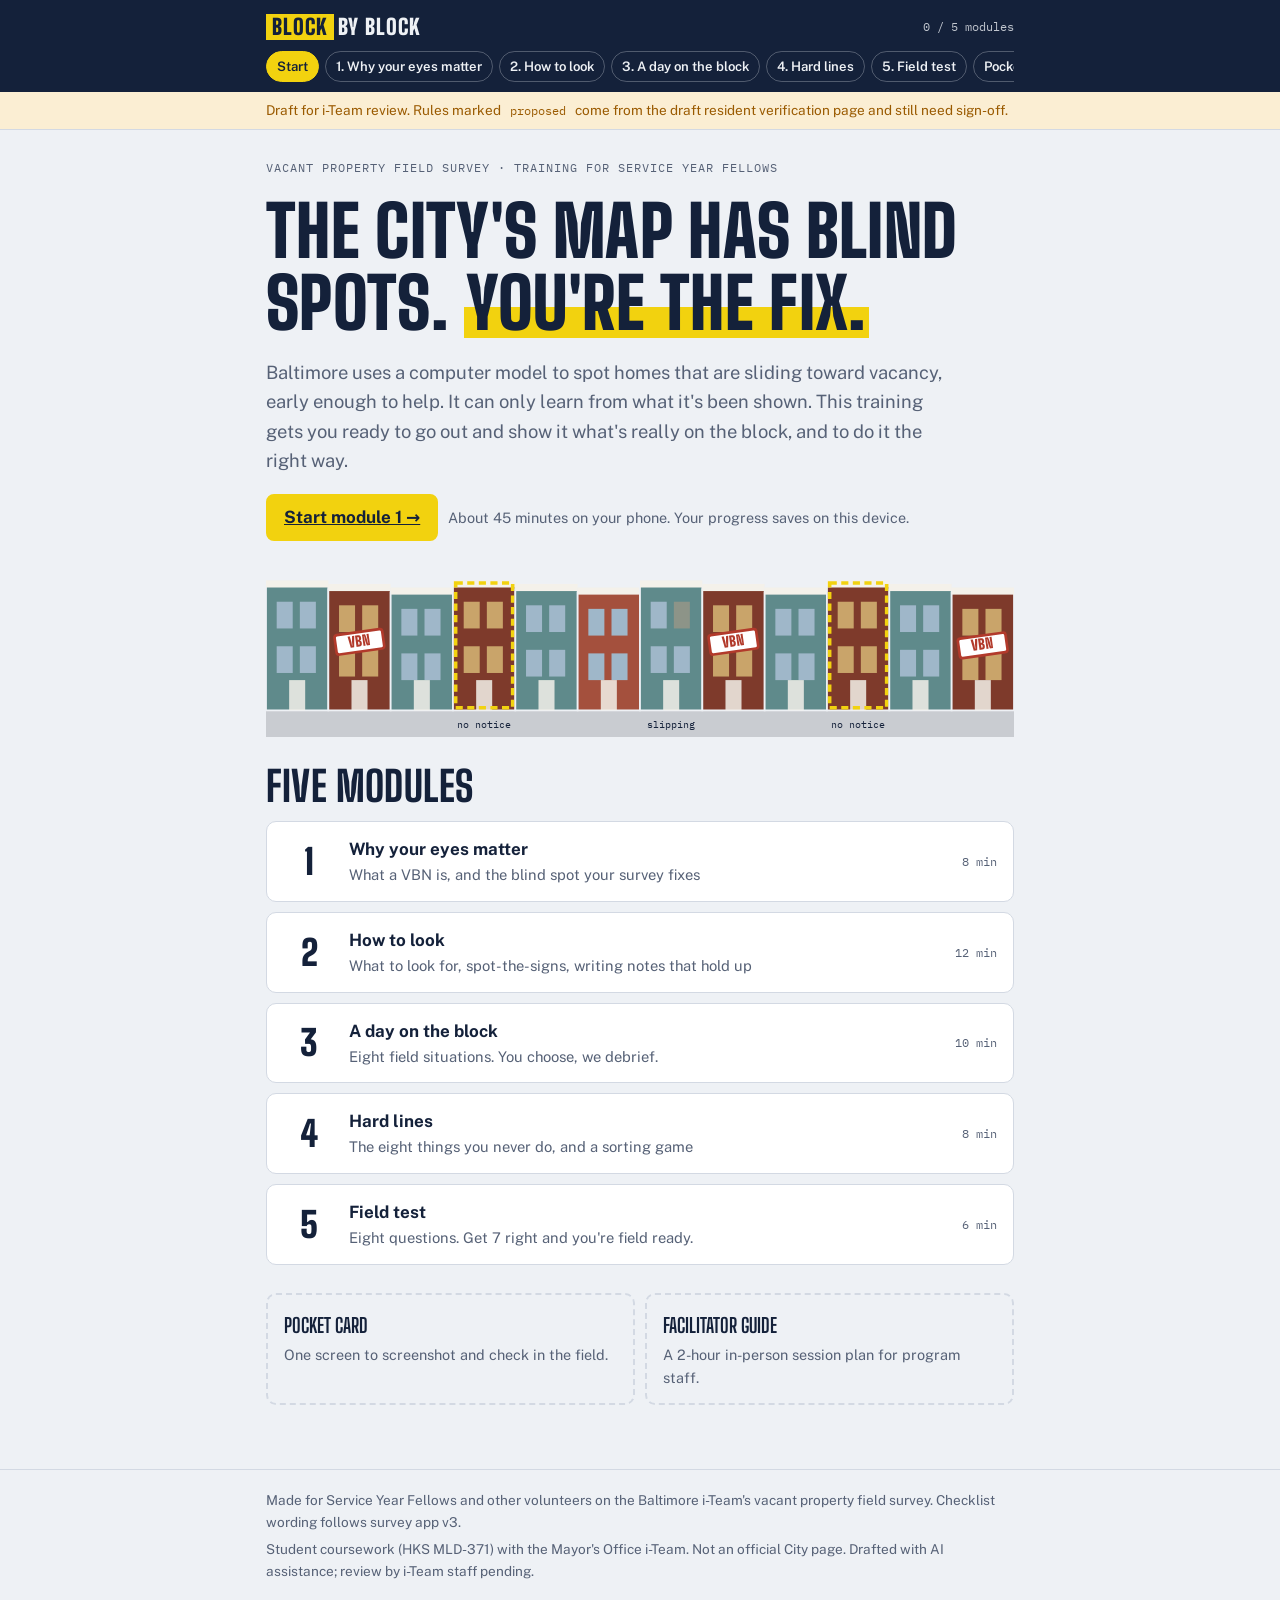
==== training/index.html @ 8ce4f9be "Add Block by Block volunteer training at /training/ Interactive VBN field survey training for Servic" ====
<!doctype html>
<html lang="en">
<head>
<meta charset="utf-8">
<meta name="viewport" content="width=device-width, initial-scale=1, viewport-fit=cover">
<meta name="description" content="VBN field survey training for Service Year Fellows. Student coursework draft, not an official City page.">
<style>:root{color-scheme:light;padding-top:env(safe-area-inset-top,0px);padding-bottom:env(safe-area-inset-bottom,0px)}body{margin:0}img{max-width:100%}[hidden]{display:none!important}</style>
<title>Block by Block</title>
<meta name="claude:viewport-fit-sides" content="cover">
<link rel="preconnect" href="https://fonts.googleapis.com">
<link rel="preconnect" href="https://fonts.gstatic.com" crossorigin>
<link rel="stylesheet" href="https://fonts.googleapis.com/css2?family=Big+Shoulders+Display:wght@700;800;900&family=IBM+Plex+Mono:wght@500&family=Public+Sans:ital,wght@0,400;0,600;0,700;1,400&display=swap">
<style>
/* Layout: a field notebook. One narrow reading column, a sticky top bar with module chips,
   hi-vis yellow used like a highlighter on survey paper, brick red reserved for hard lines. */
:root {
  --paper: #eef1f5;
  --card: #ffffff;
  --ink: #14213a;
  --muted: #566176;
  --line: #d3d9e3;
  --hivis: #f2d20f;
  --hivis-ink: #14213a;
  --brick: #b23a2b;
  --brick-bg: #f9e4e0;
  --ok: #1d7650;
  --ok-bg: #dff2e8;
  --judge: #9a5a00;
  --judge-bg: #fbeed3;
  --focus: #2f6fd6;
  /* house illustration */
  --h-brick: #a4503d;
  --h-brick-dk: #7e3a2b;
  --h-form: #a7abb3;
  --h-form-dk: #8c919a;
  --h-paint: #5f8a8b;
  --h-trim: #f4f1ea;
  --h-glass: #9fb7c9;
  --h-glass-dirty: #8d9488;
  --h-board: #c9a46a;
  --h-board-dk: #a07f48;
  --h-green: #4d7d3a;
  --h-walk: #c9ccd1;
  --h-sky: #dde6ee;
  --h-bag: #2b2f36;
  --display: "Big Shoulders Display", "Arial Narrow", Impact, sans-serif;
  --body: "Public Sans", system-ui, -apple-system, "Segoe UI", Roboto, sans-serif;
  --mono: "IBM Plex Mono", ui-monospace, Menlo, Consolas, monospace;
}
@media (prefers-color-scheme: dark) {
  :root:not([data-theme="light"]) {
    --paper: #0f1626; --card: #172138; --ink: #e8ecf3; --muted: #9ba5b9; --line: #2a3552;
    --hivis: #f2d20f; --hivis-ink: #14213a;
    --brick: #f08070; --brick-bg: #3a1d1b; --ok: #62d3a2; --ok-bg: #12301f;
    --judge: #f2b45a; --judge-bg: #352710; --focus: #8ab4ff;
    --h-brick: #8f4636; --h-brick-dk: #6a3226; --h-form: #7d828b; --h-form-dk: #686d76;
    --h-paint: #4b7071; --h-trim: #d9d5cc; --h-glass: #6d8597; --h-glass-dirty: #6b7067;
    --h-board: #a8864f; --h-board-dk: #826639; --h-green: #4f7a3c; --h-walk: #59606b;
    --h-sky: #1d2944; --h-bag: #090b0f;
    color-scheme: dark;
  }
}
:root[data-theme="dark"] {
  --paper: #0f1626; --card: #172138; --ink: #e8ecf3; --muted: #9ba5b9; --line: #2a3552;
  --hivis: #f2d20f; --hivis-ink: #14213a;
  --brick: #f08070; --brick-bg: #3a1d1b; --ok: #62d3a2; --ok-bg: #12301f;
  --judge: #f2b45a; --judge-bg: #352710; --focus: #8ab4ff;
  --h-brick: #8f4636; --h-brick-dk: #6a3226; --h-form: #7d828b; --h-form-dk: #686d76;
  --h-paint: #4b7071; --h-trim: #d9d5cc; --h-glass: #6d8597; --h-glass-dirty: #6b7067;
  --h-board: #a8864f; --h-board-dk: #826639; --h-green: #4f7a3c; --h-walk: #59606b;
  --h-sky: #1d2944; --h-bag: #090b0f;
  color-scheme: dark;
}

* { box-sizing: border-box; }
html { scroll-padding-top: 120px; }
body {
  background: var(--paper);
  color: var(--ink);
  font: 17px/1.6 var(--body);
  -webkit-font-smoothing: antialiased;
}
body::before {
  content: ""; position: fixed; inset: 0 0 auto; height: env(safe-area-inset-top, 0px);
  z-index: 10; background: #14213a;
}
a { color: inherit; }
:focus-visible { outline: 3px solid var(--focus); outline-offset: 2px; border-radius: 4px; }
h1, h2, h3 { font-family: var(--display); text-wrap: balance; line-height: 1.02; margin: 0; letter-spacing: 0.005em; }
h1 { font-size: clamp(2.6rem, 9vw, 4.4rem); font-weight: 900; text-transform: uppercase; }
h2 { font-size: clamp(1.9rem, 6vw, 2.6rem); font-weight: 800; text-transform: uppercase; }
h3 { font-size: 1.45rem; font-weight: 800; text-transform: uppercase; }
p { margin: 0; }
.mono { font-family: var(--mono); font-size: 0.8em; }
.wrap {
  max-width: 780px; margin: 0 auto;
  padding-left: max(16px, env(safe-area-inset-left, 0px));
  padding-right: max(16px, env(safe-area-inset-right, 0px));
}

/* Top bar */
.top {
  position: sticky; top: env(safe-area-inset-top, 0px); z-index: 9;
  background: var(--ink); color: var(--paper);
}
:root .top { color: #eef1f5; background: #14213a; }
.top .wrap { display: flex; flex-direction: column; gap: 6px; padding-block: 10px 0; }
.brand { display: flex; align-items: center; justify-content: space-between; gap: 12px; }
.brand a { text-decoration: none; font-family: var(--display); font-weight: 900; font-size: 1.35rem; letter-spacing: 0.04em; text-transform: uppercase; }
.brand a span { background: var(--hivis); color: var(--hivis-ink); padding: 0 6px; margin-right: 4px; }
.brand .count { font-family: var(--mono); font-size: 0.78rem; opacity: 0.8; white-space: nowrap; }
.chips { display: flex; gap: 6px; overflow-x: auto; padding-bottom: 10px; scrollbar-width: none; }
.chips::-webkit-scrollbar { display: none; }
.chip {
  flex: none; text-decoration: none; font-size: 0.82rem; font-weight: 600;
  padding: 4px 10px; border-radius: 999px; border: 1px solid rgba(238,241,245,0.28);
  white-space: nowrap; display: inline-flex; gap: 6px; align-items: center;
}
.chip[aria-current="page"] { background: var(--hivis); color: var(--hivis-ink); border-color: var(--hivis); }
.chip .tick { font-size: 0.75rem; }

.draft {
  background: var(--judge-bg); color: var(--judge); font-size: 0.85rem; border-bottom: 1px solid var(--line);
}
.draft .wrap { padding-block: 8px; }

main { padding-block: 28px 64px; }
section.view { display: flex; flex-direction: column; gap: 28px; }
.kicker { font-family: var(--mono); font-size: 0.78rem; letter-spacing: 0.08em; text-transform: uppercase; color: var(--muted); }
.lede { font-size: 1.15rem; color: var(--muted); max-width: 62ch; }
.prose { display: flex; flex-direction: column; gap: 14px; max-width: 65ch; }
.hl { background: linear-gradient(transparent 55%, var(--hivis) 55%, var(--hivis) 92%, transparent 92%); color: inherit; padding: 0 2px; }
.block { display: flex; flex-direction: column; gap: 14px; }
.card { background: var(--card); border: 1px solid var(--line); border-radius: 10px; padding: 20px; display: flex; flex-direction: column; gap: 14px; min-width: 0; }
.muted { color: var(--muted); }
.small { font-size: 0.9rem; }

/* Buttons */
button { font: inherit; color: inherit; cursor: pointer; }
.btn {
  border: 2px solid var(--ink); background: transparent; padding: 10px 16px; border-radius: 8px;
  font-weight: 700; text-align: left; line-height: 1.35;
}
.btn:hover { background: color-mix(in srgb, var(--ink) 7%, transparent); }
.btn.primary { background: var(--hivis); color: var(--hivis-ink); border-color: var(--hivis); }
.btn.primary:hover { filter: brightness(0.95); }
.btn:disabled { opacity: 0.45; cursor: default; }
.row { display: flex; gap: 10px; flex-wrap: wrap; align-items: center; }
.options { display: flex; flex-direction: column; gap: 8px; }
.opt {
  border: 1.5px solid var(--line); background: var(--card); border-radius: 8px; padding: 12px 14px;
  text-align: left; font-weight: 400; line-height: 1.45; display: flex; gap: 10px;
}
.opt:hover:not(:disabled) { border-color: var(--ink); }
.opt .letter { font-family: var(--mono); font-weight: 500; color: var(--muted); flex: none; }
.opt.right { border-color: var(--ok); background: var(--ok-bg); }
.opt.wrong { border-color: var(--brick); background: var(--brick-bg); }
.opt:disabled { cursor: default; }
.feedback { border-radius: 8px; padding: 12px 14px; font-size: 0.97rem; }
.feedback.good { background: var(--ok-bg); color: var(--ink); border-left: 4px solid var(--ok); }
.feedback.bad { background: var(--brick-bg); color: var(--ink); border-left: 4px solid var(--brick); }
.feedback.meh { background: var(--judge-bg); color: var(--ink); border-left: 4px solid var(--judge); }
.feedback strong { display: block; margin-bottom: 2px; }

/* Start page */
.hero { display: flex; flex-direction: column; gap: 18px; }
.hero svg { width: 100%; height: auto; display: block; max-width: 100%; }
.modlist { display: flex; flex-direction: column; gap: 10px; list-style: none; margin: 0; padding: 0; }
.modlist a {
  display: grid; grid-template-columns: 52px 1fr auto; gap: 14px; align-items: center;
  text-decoration: none; background: var(--card); border: 1px solid var(--line); border-radius: 10px; padding: 14px 16px;
}
.modlist a:hover { border-color: var(--ink); }
.modlist .num { font-family: var(--display); font-weight: 900; font-size: 2.2rem; line-height: 1; text-align: center; }
.modlist .t { font-weight: 700; display: block; }
.modlist .d { color: var(--muted); font-size: 0.92rem; display: block; }
.modlist .s { font-family: var(--mono); font-size: 0.75rem; color: var(--muted); white-space: nowrap; }
.modlist .s.done { color: var(--ok); }
.extras { display: grid; grid-template-columns: repeat(auto-fit, minmax(220px, 1fr)); gap: 10px; }
.extras a { text-decoration: none; border: 2px dashed var(--line); border-radius: 10px; padding: 14px 16px; display: flex; flex-direction: column; gap: 2px; }
.extras a:hover { border-color: var(--ink); }
.extras b { font-family: var(--display); text-transform: uppercase; font-size: 1.25rem; }

/* VBN stamp */
.defn { display: grid; grid-template-columns: auto 1fr; gap: 18px; align-items: center; }
.stamp {
  font-family: var(--display); font-weight: 900; font-size: 2.4rem; color: var(--brick);
  border: 4px solid var(--brick); border-radius: 6px; padding: 2px 12px; transform: rotate(-6deg);
  letter-spacing: 0.06em; line-height: 1.1;
}
@media (max-width: 460px) { .defn { grid-template-columns: 1fr; } .stamp { justify-self: start; } }

/* Guess sliders */
.guess { display: flex; flex-direction: column; gap: 10px; }
.guess label { font-weight: 600; }
.guess input[type=range] { width: 100%; accent-color: var(--ink); }
.guess .val { font-family: var(--display); font-weight: 800; font-size: 1.8rem; }
.guess .reveal { min-height: 1.6em; }

/* Blind spot strip */
.strip { overflow-x: auto; }
.strip svg { display: block; min-width: 560px; width: 100%; height: auto; }
.toggle { display: inline-flex; border: 2px solid var(--ink); border-radius: 999px; overflow: hidden; }
.toggle button { border: 0; background: transparent; padding: 7px 14px; font-weight: 700; font-size: 0.92rem; }
.toggle button[aria-pressed="true"] { background: var(--ink); color: var(--paper); }

/* Timeline */
.timeline { display: grid; grid-template-columns: repeat(5, 1fr); gap: 4px; list-style: none; margin: 0; padding: 0; }
.timeline li { padding: 10px 8px; font-size: 0.85rem; font-weight: 600; border-top: 6px solid var(--line); }
.timeline li:nth-child(1) { border-color: var(--ok); }
.timeline li:nth-child(2) { border-color: var(--hivis); }
.timeline li:nth-child(3) { border-color: var(--judge); }
.timeline li:nth-child(4), .timeline li:nth-child(5) { border-color: var(--brick); }
.timeline li span { display: block; font-weight: 400; color: var(--muted); font-size: 0.8rem; }
@media (max-width: 560px) { .timeline { grid-template-columns: 1fr; } .timeline li { border-top: 0; border-left: 6px solid var(--line); } }

/* checklist groups */
.rule { display: grid; grid-template-columns: repeat(auto-fit, minmax(160px, 1fr)); gap: 10px; }
.rule div { border: 1.5px solid var(--line); border-radius: 8px; padding: 12px; background: var(--card); display: flex; flex-direction: column; gap: 4px; }
.rule .g { font-family: var(--display); font-weight: 900; font-size: 2rem; line-height: 1; }
.rule .n { font-size: 0.88rem; color: var(--muted); }

/* Spot the signs */
.house svg { width: 100%; height: auto; display: block; max-width: 100%; border-radius: 8px; }
.hs { fill: transparent; cursor: pointer; }
.hs:hover { fill: color-mix(in srgb, var(--hivis) 25%, transparent); }
.hs:focus-visible { outline: none; fill: color-mix(in srgb, var(--focus) 25%, transparent); }
.hs.found { fill: color-mix(in srgb, var(--hivis) 30%, transparent); stroke: var(--hivis); stroke-width: 3; }
.hs.decoy.found { fill: color-mix(in srgb, var(--h-paint) 15%, transparent); stroke: var(--muted); stroke-dasharray: 6 4; }
.pin circle { fill: var(--hivis); stroke: #14213a; stroke-width: 2; }
.pin text { font: 800 15px var(--display); fill: #14213a; text-anchor: middle; dominant-baseline: central; pointer-events: none; }
.pin { pointer-events: none; }
.found-list { list-style: none; margin: 0; padding: 0; display: flex; flex-direction: column; gap: 6px; }
.found-list li { display: grid; grid-template-columns: 28px 1fr; gap: 10px; align-items: start; font-size: 0.95rem; }
.found-list .b { width: 24px; height: 24px; border-radius: 50%; background: var(--hivis); color: #14213a; font: 800 14px/24px var(--display); text-align: center; }
.found-list .b.x { background: transparent; border: 2px dashed var(--muted); color: var(--muted); line-height: 20px; }
.code { font-family: var(--mono); font-size: 0.75rem; background: color-mix(in srgb, var(--ink) 8%, transparent); padding: 1px 6px; border-radius: 4px; white-space: nowrap; }
.meter { height: 10px; background: var(--line); border-radius: 999px; overflow: hidden; }
.meter i { display: block; height: 100%; background: var(--hivis); width: 0; transition: width .3s; }

/* Scale */
.scale { display: grid; grid-template-columns: repeat(5, 1fr); gap: 6px; }
.scale div { border-radius: 8px; padding: 10px 8px; background: var(--card); border: 1.5px solid var(--line); display: flex; flex-direction: column; gap: 2px; }
.scale b { font-family: var(--display); font-size: 1.9rem; line-height: 1; }
.scale span { font-size: 0.8rem; font-weight: 700; }
.scale small { font-size: 0.75rem; color: var(--muted); line-height: 1.3; }
@media (max-width: 600px) { .scale { grid-template-columns: 1fr; } .scale div { flex-direction: row; gap: 10px; align-items: baseline; flex-wrap: wrap; } }

/* Ordered steps */
.steps { list-style: none; counter-reset: s; margin: 0; padding: 0; display: flex; flex-direction: column; gap: 8px; }
.steps li { counter-increment: s; display: grid; grid-template-columns: 34px 1fr; gap: 10px; align-items: baseline; }
.steps li::before { content: counter(s); font-family: var(--display); font-weight: 900; font-size: 1.5rem; line-height: 1; text-align: center; }

/* Scenario */
.scene-head { display: flex; justify-content: space-between; align-items: baseline; gap: 12px; flex-wrap: wrap; }
.scene-text { font-size: 1.12rem; }
.dots { display: flex; gap: 5px; }
.dots i { width: 10px; height: 10px; border-radius: 50%; background: var(--line); display: block; }
.dots i.on { background: var(--ink); }
.dots i.ok { background: var(--ok); }
.dots i.no { background: var(--brick); }

/* Hard lines */
.lines { list-style: none; margin: 0; padding: 0; display: flex; flex-direction: column; gap: 0; border-top: 3px solid var(--brick); }
.lines li { display: grid; grid-template-columns: 44px 1fr; gap: 12px; padding: 14px 0; border-bottom: 1px solid var(--line); }
.lines .n { font-family: var(--display); font-weight: 900; font-size: 2rem; color: var(--brick); line-height: 1; }
.lines b { display: block; font-size: 1.05rem; }
.lines span { color: var(--muted); font-size: 0.95rem; }
.prop { font-family: var(--mono); font-size: 0.72rem; color: var(--judge); background: var(--judge-bg); padding: 1px 6px; border-radius: 4px; white-space: nowrap; }
.sorter { display: flex; flex-direction: column; gap: 14px; }
.sort-card { font-size: 1.15rem; font-weight: 600; padding: 22px 18px; border: 2px solid var(--ink); border-radius: 10px; background: var(--card); min-height: 110px; display: flex; align-items: center; }
.bins { display: grid; grid-template-columns: repeat(3, 1fr); gap: 8px; }
.bin { border: 2px solid; border-radius: 8px; padding: 12px 8px; font-weight: 800; text-align: center; background: var(--card); font-family: var(--display); font-size: 1.2rem; text-transform: uppercase; letter-spacing: 0.02em; }
.bin.fine { border-color: var(--ok); color: var(--ok); }
.bin.judge { border-color: var(--judge); color: var(--judge); }
.bin.line { border-color: var(--brick); color: var(--brick); }
.bin:hover:not(:disabled) { background: color-mix(in srgb, currentColor 10%, var(--card)); }
.bin:disabled { opacity: .5; cursor: default; }

/* Notes game */
.vs { display: grid; grid-template-columns: 1fr 1fr; gap: 8px; }
@media (max-width: 520px) { .vs { grid-template-columns: 1fr; } }
.vs .opt { font-family: var(--mono); font-size: 0.88rem; }

/* Test + badge */
.score-big { font-family: var(--display); font-weight: 900; font-size: 3.4rem; line-height: 1; }
.badge {
  border: 3px solid var(--ink); border-radius: 14px; padding: 22px; background: var(--card);
  display: grid; grid-template-columns: auto 1fr; gap: 18px; align-items: center;
}
.badge .seal {
  width: 96px; height: 96px; border-radius: 50%; background: var(--hivis); color: #14213a;
  display: grid; place-items: center; text-align: center; font-family: var(--display); font-weight: 900;
  font-size: 1.05rem; line-height: 1; text-transform: uppercase; border: 3px dashed #14213a;
}
.badge h3 { font-size: 1.9rem; }
@media (max-width: 460px) { .badge { grid-template-columns: 1fr; } }
input[type=text] { font: inherit; padding: 10px 12px; border: 1.5px solid var(--line); border-radius: 8px; background: var(--card); color: var(--ink); width: 100%; max-width: 360px; }

/* Pocket card */
.pocket { border: 3px solid var(--ink); border-radius: 16px; background: var(--card); padding: 20px; display: flex; flex-direction: column; gap: 16px; max-width: 460px; }
.pocket h2 { font-size: 2rem; }
.pocket ol, .pocket ul { margin: 0; padding-left: 1.3em; display: flex; flex-direction: column; gap: 4px; font-size: 0.95rem; }
.pocket .lbl { font-family: var(--mono); font-size: 0.72rem; text-transform: uppercase; letter-spacing: 0.08em; color: var(--muted); }
.pocket .never { border-top: 3px solid var(--brick); padding-top: 10px; display: flex; flex-direction: column; gap: 6px; }
.pocket .never li::marker { color: var(--brick); font-weight: 800; }
.say { background: color-mix(in srgb, var(--hivis) 22%, var(--card)); border-radius: 8px; padding: 12px 14px; font-style: italic; }

/* Facilitator guide */
.agenda { width: 100%; border-collapse: collapse; font-size: 0.93rem; }
.agenda th, .agenda td { text-align: left; vertical-align: top; padding: 10px 10px 10px 0; border-bottom: 1px solid var(--line); }
.agenda th { font-family: var(--mono); font-weight: 500; font-size: 0.72rem; text-transform: uppercase; letter-spacing: 0.08em; color: var(--muted); }
.agenda td:first-child { font-family: var(--mono); font-size: 0.8rem; white-space: nowrap; font-variant-numeric: tabular-nums; }
.agenda td b { display: block; }
.tablewrap { overflow-x: auto; }
.rp { display: grid; grid-template-columns: repeat(auto-fit, minmax(230px, 1fr)); gap: 10px; }
.rp div { border: 2px dashed var(--line); border-radius: 10px; padding: 14px; display: flex; flex-direction: column; gap: 6px; font-size: 0.93rem; background: var(--card); }
.rp b { font-family: var(--display); text-transform: uppercase; font-size: 1.2rem; }
.check { list-style: none; margin: 0; padding: 0; display: flex; flex-direction: column; gap: 6px; }
.check li { padding-left: 26px; position: relative; }
.check li::before { content: ""; position: absolute; left: 0; top: 4px; width: 16px; height: 16px; border: 2px solid var(--ink); border-radius: 3px; }

.next { display: flex; justify-content: space-between; gap: 10px; flex-wrap: wrap; border-top: 1px solid var(--line); padding-top: 20px; }
footer { border-top: 1px solid var(--line); }
footer .wrap { padding-block: 20px 32px; font-size: 0.85rem; color: var(--muted); display: flex; flex-direction: column; gap: 6px; }

@media (prefers-reduced-motion: reduce) { * { transition: none !important; animation: none !important; } }
@keyframes pop { from { transform: scale(.6); } to { transform: scale(1); } }
.pin { animation: pop .2s ease-out; transform-box: fill-box; transform-origin: center; }
</style>

</head>
<body>
<header class="top">
  <div class="wrap">
    <div class="brand">
      <a href="#start"><span>Block</span>by Block</a>
      <div class="count" id="count">0 / 5 modules</div>
    </div>
    <nav class="chips" id="chips" aria-label="Modules"></nav>
  </div>
</header>
<div class="draft"><div class="wrap">Draft for i-Team review. Rules marked <span class="prop">proposed</span> come from the draft resident verification page and still need sign-off.</div></div>

<main class="wrap" id="main"></main>

<footer><div class="wrap">
  <p>Made for Service Year Fellows and other volunteers on the Baltimore i-Team's vacant property field survey. Checklist wording follows survey app v3.</p>
  <p>Student coursework (HKS MLD-371) with the Mayor's Office i-Team. Not an official City page. Drafted with AI assistance; review by i-Team staff pending.</p>
</div></footer>

<script>
(() => {
const MODS = [
  { id: "why",   n: 1, t: "Why your eyes matter", d: "What a VBN is, and the blind spot your survey fixes", min: 8 },
  { id: "look",  n: 2, t: "How to look", d: "What to look for, spot-the-signs, writing notes that hold up", min: 12 },
  { id: "norms", n: 3, t: "A day on the block", d: "Eight field situations. You choose, we debrief.", min: 10 },
  { id: "lines", n: 4, t: "Hard lines", d: "The eight things you never do, and a sorting game", min: 8 },
  { id: "test",  n: 5, t: "Field test", d: "Eight questions. Get 7 right and you're field ready.", min: 6 },
];
const VIEWS = ["start", ...MODS.map(m => m.id), "pocket", "guide"];

/* ---------- storage (per-viewer convenience only) ---------- */
const KEY = "bbb-progress-v1";
let state = { done: {}, name: "", passed: false, passedOn: "" };
try { const s = JSON.parse(localStorage.getItem(KEY) || "null"); if (s) state = Object.assign(state, s); } catch (e) {}
const save = () => { try { localStorage.setItem(KEY, JSON.stringify(state)); } catch (e) {} };
const markDone = (id) => { state.done[id] = true; save(); renderChrome(); };

const $ = (s, el = document) => el.querySelector(s);
const esc = (s) => String(s).replace(/[&<>"]/g, c => ({ "&": "&amp;", "<": "&lt;", ">": "&gt;", '"': "&quot;" }[c]));
const main = $("#main");

function renderChrome(view) {
  view = view || current();
  const n = MODS.filter(m => state.done[m.id]).length;
  $("#count").textContent = `${n} / 5 modules`;
  const items = [["start", "Start"], ...MODS.map(m => [m.id, `${m.n}. ${m.t}`]), ["pocket", "Pocket card"], ["guide", "Facilitator guide"]];
  $("#chips").innerHTML = items.map(([id, label]) =>
    `<a class="chip" href="#${id}" ${id === view ? 'aria-current="page"' : ""}>${esc(label)}${state.done[id] ? '<span class="tick" aria-label="done">✓</span>' : ""}</a>`).join("");
  const cur = $("#chips [aria-current]"); if (cur) cur.scrollIntoView({ block: "nearest", inline: "center" });
}
function current() { const h = location.hash.slice(1); return VIEWS.includes(h) ? h : "start"; }

function nextNav(id) {
  const i = MODS.findIndex(m => m.id === id);
  const prev = i > 0 ? MODS[i - 1] : null, nxt = MODS[i + 1];
  return `<div class="next">
    ${prev ? `<a class="btn" href="#${prev.id}">← ${esc(prev.t)}</a>` : `<a class="btn" href="#start">← Start</a>`}
    ${nxt ? `<a class="btn primary" href="#${nxt.id}" data-finish="${id}">Done. Next: ${esc(nxt.t)} →</a>` : ""}
  </div>`;
}

/* ---------- shared: multiple-choice question widget ---------- */
function mcq(el, q, onAnswer) {
  const letters = "ABCD";
  el.innerHTML = `<div class="options">${q.opts.map((o, i) =>
    `<button class="opt" data-i="${i}"><span class="letter">${letters[i]}</span><span>${esc(o)}</span></button>`).join("")}</div>
    <div class="fb" aria-live="polite"></div>`;
  el.querySelectorAll(".opt").forEach(b => b.addEventListener("click", () => {
    const i = +b.dataset.i, right = i === q.a;
    el.querySelectorAll(".opt").forEach((x, j) => { x.disabled = true; if (j === q.a) x.classList.add("right"); });
    if (!right) b.classList.add("wrong");
    const why = (q.why && q.why[i]) || q.explain || "";
    $(".fb", el).innerHTML = `<div class="feedback ${right ? "good" : "bad"}"><strong>${right ? "Yes." : "Not quite."}</strong>${why}</div>`;
    onAnswer && onAnswer(right, i);
  }));
}

/* ---------- house illustrations ---------- */
function rowStrip(mode) {
  // 12 houses; a few have VBNs on file, a few are vacant without one, a couple are struggling
  const kinds = ["ok","vbn","ok","hidden","ok","ok","strug","vbn","ok","hidden","ok","vbn"];
  const w = 70, gap = 0, H = 170;
  let s = `<svg viewBox="0 0 ${12 * w} ${H + 30}" role="img" aria-label="${mode === "model" ? "What the model sees: three houses with a VBN on file" : "What is really on the block: three houses with VBNs, two vacant houses with no notice, one struggling house"}">`;
  s += `<rect x="0" y="${H}" width="${12 * w}" height="30" fill="var(--h-walk)"/>`;
  kinds.forEach((k, i) => {
    const x = i * (w + gap), top = 30 + (i % 3) * 4;
    const isV = k === "vbn" || k === "hidden";
    const showHidden = mode === "real";
    const body = (k === "hidden" && showHidden) || k === "vbn" ? "var(--h-brick-dk)" : (i % 2 ? "var(--h-brick)" : "var(--h-paint)");
    s += `<rect x="${x}" y="${top}" width="${w}" height="${H - top}" fill="${body}" stroke="var(--paper)" stroke-width="2"/>`;
    s += `<rect x="${x}" y="${top - 6}" width="${w}" height="8" fill="var(--h-trim)"/>`;
    for (let r = 0; r < 2; r++) for (let c = 0; c < 2; c++) {
      const wx = x + 12 + c * 26, wy = top + 18 + r * 50;
      let fill = "var(--h-glass)";
      if (k === "vbn" || (k === "hidden" && showHidden)) fill = "var(--h-board)";
      if (k === "strug" && showHidden && r === 0 && c === 1) fill = "var(--h-glass-dirty)";
      s += `<rect x="${wx}" y="${wy}" width="18" height="30" fill="${fill}"/>`;
    }
    s += `<rect x="${x + 26}" y="${H - 34}" width="18" height="34" fill="var(--h-trim)" opacity=".85"/>`;
    if (k === "vbn") {
      s += `<g transform="rotate(-8 ${x + 35} ${top + 60})"><rect x="${x + 8}" y="${top + 48}" width="54" height="22" fill="var(--card)" stroke="var(--brick)" stroke-width="3" rx="3"/><text x="${x + 35}" y="${top + 64}" text-anchor="middle" font-family="Big Shoulders Display, sans-serif" font-weight="900" font-size="16" fill="var(--brick)">VBN</text></g>`;
    }
    if (k === "hidden" && showHidden) {
      s += `<rect x="${x + 3}" y="${top - 3}" width="${w - 6}" height="${H - top}" fill="none" stroke="var(--hivis)" stroke-width="4" stroke-dasharray="8 5"/>`;
      s += `<text x="${x + 35}" y="${H + 20}" text-anchor="middle" font-family="IBM Plex Mono, monospace" font-size="11" fill="var(--ink)">no notice</text>`;
    }
    if (k === "strug" && showHidden) {
      s += `<text x="${x + 35}" y="${H + 20}" text-anchor="middle" font-family="IBM Plex Mono, monospace" font-size="11" fill="var(--ink)">slipping</text>`;
    }
  });
  return s + `</svg>`;
}

const HOUSE_SPOTS = [
  { id: "board1", x: 200, y: 96, w: 58, h: 84, sign: true, name: "Boarded window", sec: "Distress", note: "Count them. There's another one on this floor." },
  { id: "board2", x: 380, y: 96, w: 58, h: 84, sign: true, name: "Second boarded window", sec: "Distress", note: "In the app: “More than one boarded window or door.” Say which ones in the details box." },
  { id: "broken", x: 296, y: 210, w: 140, h: 92, sign: true, name: "Broken window", sec: "Distress", note: "In the app: “One or more broken windows or doors.”" },
  { id: "gutter", x: 176, y: 60, w: 110, h: 46, sign: true, name: "Gutter falling off", sec: "Distress", note: "Goes under overall physical condition, along with fire damage and broken steps." },
  { id: "lockbox", x: 240, y: 248, w: 24, h: 26, sign: true, name: "Lock box on the door", sec: "Signs no one lives there", note: "Often means a bank, agent or investor controls access." },
  { id: "mail", x: 200, y: 302, w: 70, h: 26, sign: true, name: "Mail piling up", sec: "Signs no one lives there", note: "Note roughly how much and where." },
  { id: "weeds", x: 284, y: 314, w: 112, h: 34, sign: true, name: "Weeds and overgrowth", sec: "Distress", note: "Even rowhouses without a yard show this at the base and steps." },
  { id: "trash", x: 400, y: 304, w: 56, h: 44, sign: true, name: "Trash bags piled outside", sec: "Distress", note: "Say what and where: porch, steps, yard." },
  { id: "formstone", x: 6, y: 60, w: 166, h: 250, sign: false, name: "Formstone front (house next door)", note: "Not a sign. Formstone is a classic Baltimore facade finish from the 1950s. Style isn't distress." },
  { id: "screen", x: 490, y: 96, w: 70, h: 84, sign: false, name: "Painted window screen (house next door)", note: "Not a sign. Painted screens are a Baltimore folk art tradition, and they show someone cares about the house." },
];

function houseSVG() {
  let s = `<svg viewBox="0 0 640 380" role="group" aria-label="A Baltimore rowhouse with its two neighbors. Tap or press Enter on parts of the picture to inspect them.">
  <defs>
    <pattern id="fs" width="40" height="28" patternUnits="userSpaceOnUse">
      <rect width="40" height="28" fill="var(--h-form)"/>
      <path d="M0 9 L17 8 L19 0 M17 8 L22 18 L40 17 M22 18 L12 28 M0 22 L12 28" stroke="var(--h-form-dk)" stroke-width="2" fill="none"/>
    </pattern>
    <pattern id="br" width="22" height="12" patternUnits="userSpaceOnUse">
      <rect width="22" height="12" fill="var(--h-brick)"/>
      <path d="M0 11.5 H22 M11 0 V5.5 M0 6 H22 M0 6 V11.5" stroke="var(--h-brick-dk)" stroke-width="1" fill="none"/>
    </pattern>
  </defs>
  <rect width="640" height="380" fill="var(--h-sky)"/>
  <!-- left neighbor: formstone -->
  <rect x="0" y="66" width="178" height="262" fill="url(#fs)"/>
  <rect x="0" y="54" width="178" height="16" fill="var(--h-trim)"/>
  <rect x="24" y="100" width="48" height="74" fill="var(--h-glass)" stroke="var(--h-trim)" stroke-width="5"/>
  <rect x="104" y="100" width="48" height="74" fill="var(--h-glass)" stroke="var(--h-trim)" stroke-width="5"/>
  <rect x="24" y="214" width="56" height="74" fill="var(--h-glass)" stroke="var(--h-trim)" stroke-width="5"/>
  <rect x="110" y="208" width="44" height="104" fill="var(--h-paint)" stroke="var(--h-trim)" stroke-width="4"/>
  <rect x="100" y="312" width="64" height="8" fill="var(--h-trim)"/><rect x="94" y="320" width="76" height="8" fill="var(--h-trim)"/>
  <!-- target house -->
  <rect x="180" y="72" width="280" height="256" fill="url(#br)"/>
  <rect x="176" y="56" width="288" height="18" fill="var(--h-trim)"/>
  <rect x="176" y="72" width="288" height="5" fill="var(--h-brick-dk)"/>
  <!-- falling gutter -->
  <path d="M182 78 L250 104" stroke="var(--h-form-dk)" stroke-width="7" stroke-linecap="round"/>
  <path d="M262 76 L462 76" stroke="var(--h-form-dk)" stroke-width="6"/>
  <!-- 2nd floor windows -->
  ${board(204, 100)}
  <rect x="294" y="100" width="50" height="76" fill="var(--h-glass-dirty)" stroke="var(--h-trim)" stroke-width="5"/>
  <path d="M300 112 l12 -4 M318 140 l14 -6" stroke="var(--h-trim)" stroke-width="2" opacity=".5"/>
  ${board(384, 100)}
  <!-- door + lockbox -->
  <rect x="204" y="206" width="58" height="108" fill="var(--h-brick-dk)" stroke="var(--h-trim)" stroke-width="5"/>
  <rect x="212" y="214" width="42" height="34" fill="var(--h-glass-dirty)"/>
  <rect x="245" y="252" width="14" height="18" rx="2" fill="var(--h-bag)"/><rect x="248" y="248" width="8" height="5" rx="2" fill="none" stroke="var(--h-bag)" stroke-width="2"/>
  <!-- broken window -->
  <rect x="300" y="214" width="132" height="84" fill="var(--h-glass)" stroke="var(--h-trim)" stroke-width="5"/>
  <line x1="366" y1="214" x2="366" y2="298" stroke="var(--h-trim)" stroke-width="4"/>
  <path d="M318 226 L334 252 L322 270 M334 252 L352 246 M334 252 L340 290" stroke="var(--h-bag)" stroke-width="2.4" fill="none"/>
  <path d="M326 240 L344 238 L340 262 Z" fill="var(--h-bag)"/>
  <!-- marble steps -->
  <rect x="196" y="314" width="74" height="7" fill="var(--h-trim)"/><rect x="190" y="321" width="86" height="7" fill="var(--h-trim)"/>
  <!-- mail -->
  <g fill="var(--h-trim)" stroke="var(--h-form-dk)" stroke-width="1">
    <rect x="210" y="306" width="18" height="10" transform="rotate(-12 219 311)"/>
    <rect x="226" y="308" width="16" height="9" transform="rotate(9 234 312)"/>
    <rect x="240" y="304" width="18" height="11" transform="rotate(-4 249 309)"/>
    <rect x="218" y="300" width="15" height="9" transform="rotate(20 225 304)"/>
  </g>
  <!-- weeds -->
  <path d="M288 330 l6 -22 l4 22 l7 -28 l5 28 l6 -18 l5 18 l8 -26 l4 26 l6 -16 l6 16 l7 -24 l5 24 l6 -20 l6 20 l8 -27 l3 27 l6 -15 l6 15 l6 -21 l4 21 Z" fill="var(--h-green)"/>
  <!-- trash bags -->
  <ellipse cx="416" cy="320" rx="16" ry="14" fill="var(--h-bag)"/><ellipse cx="440" cy="318" rx="14" ry="17" fill="var(--h-bag)"/>
  <path d="M412 307 l4 -6 l4 6 M436 302 l4 -6 l4 6" stroke="var(--h-bag)" stroke-width="3" fill="none"/>
  <!-- right neighbor: painted, with painted screen -->
  <rect x="462" y="66" width="178" height="262" fill="var(--h-paint)"/>
  <rect x="462" y="54" width="178" height="16" fill="var(--h-trim)"/>
  <rect x="494" y="100" width="62" height="76" fill="var(--h-sky)" stroke="var(--h-trim)" stroke-width="5"/>
  <path d="M497 160 Q512 140 525 150 T553 145 L553 173 L497 173 Z" fill="var(--h-green)"/>
  <rect x="512" y="110" width="22" height="22" fill="none"/><circle cx="540" cy="116" r="7" fill="var(--hivis)"/>
  <path d="M497 160 L505 140 L515 160 Z" fill="var(--h-trim)" opacity=".7"/>
  <rect x="580" y="100" width="44" height="76" fill="var(--h-glass)" stroke="var(--h-trim)" stroke-width="5"/>
  <rect x="482" y="214" width="60" height="70" fill="var(--h-glass)" stroke="var(--h-trim)" stroke-width="5"/>
  <rect x="478" y="284" width="68" height="12" fill="var(--h-board-dk)"/>
  <circle cx="490" cy="280" r="7" fill="var(--hivis)"/><circle cx="506" cy="278" r="6" fill="var(--brick)"/><circle cx="522" cy="280" r="7" fill="var(--hivis)"/>
  <rect x="572" y="208" width="44" height="104" fill="var(--h-brick-dk)" stroke="var(--h-trim)" stroke-width="4"/>
  <rect x="564" y="312" width="60" height="8" fill="var(--h-trim)"/><rect x="558" y="320" width="72" height="8" fill="var(--h-trim)"/>
  <!-- sidewalk -->
  <rect x="0" y="328" width="640" height="52" fill="var(--h-walk)"/>
  <path d="M120 328 v52 M300 328 v52 M480 328 v52" stroke="var(--h-form-dk)" stroke-width="1.5" opacity=".5"/>
  `;
  HOUSE_SPOTS.forEach(h => {
    s += `<rect class="hs${h.sign ? "" : " decoy"}" data-id="${h.id}" x="${h.x}" y="${h.y}" width="${h.w}" height="${h.h}" rx="6" tabindex="0" role="button" aria-label="Inspect: ${esc(h.sign ? "part of the house" : "part of the house next door")} at ${h.id === "formstone" ? "left" : h.id === "screen" ? "right" : "center"}"/>`;
  });
  return s + `<g id="pins"></g></svg>`;
  function board(x, y) {
    return `<rect x="${x}" y="${y}" width="50" height="76" fill="var(--h-board)" stroke="var(--h-trim)" stroke-width="5"/>
      <path d="M${x + 3} ${y + 20} H${x + 47} M${x + 3} ${y + 40} H${x + 47} M${x + 3} ${y + 60} H${x + 47}" stroke="var(--h-board-dk)" stroke-width="2"/>
      <circle cx="${x + 8}" cy="${y + 10}" r="2" fill="var(--h-board-dk)"/><circle cx="${x + 42}" cy="${y + 10}" r="2" fill="var(--h-board-dk)"/>
      <circle cx="${x + 8}" cy="${y + 68}" r="2" fill="var(--h-board-dk)"/><circle cx="${x + 42}" cy="${y + 68}" r="2" fill="var(--h-board-dk)"/>`;
  }
}

/* ================= VIEWS ================= */

function vStart() {
  const doneN = MODS.filter(m => state.done[m.id]).length;
  const firstOpen = MODS.find(m => !state.done[m.id]) || MODS[4];
  main.innerHTML = `<section class="view">
    <div class="hero">
      <p class="kicker">Vacant property field survey · Training for Service Year Fellows</p>
      <h1>The City's map has blind spots. <span class="hl">You're the fix.</span></h1>
      <p class="lede">Baltimore uses a computer model to spot homes that are sliding toward vacancy, early enough to help. It can only learn from what it's been shown. This training gets you ready to go out and show it what's really on the block, and to do it the right way.</p>
      <div class="row">
        <a class="btn primary" href="#${firstOpen.id}">${doneN ? "Keep going" : "Start module 1"} →</a>
        <span class="muted small">About 45 minutes on your phone. Your progress saves on this device.</span>
      </div>
      ${rowStrip("real")}
    </div>
    <div class="block">
      <h2>Five modules</h2>
      <ol class="modlist">
        ${MODS.map(m => `<li><a href="#${m.id}"><span class="num">${m.n}</span><span><span class="t">${esc(m.t)}</span><span class="d">${esc(m.d)}</span></span><span class="s ${state.done[m.id] ? "done" : ""}">${state.done[m.id] ? "✓ done" : m.min + " min"}</span></a></li>`).join("")}
      </ol>
    </div>
    <div class="extras">
      <a href="#pocket"><b>Pocket card</b><span class="muted small">One screen to screenshot and check in the field.</span></a>
      <a href="#guide"><b>Facilitator guide</b><span class="muted small">A 2-hour in-person session plan for program staff.</span></a>
    </div>
  </section>`;
}

function vWhy() {
  main.innerHTML = `<section class="view">
    <div class="block">
      <p class="kicker">Module 1 of 5</p>
      <h2>Why your eyes matter</h2>
    </div>

    <div class="card defn">
      <div class="stamp" aria-hidden="true">VBN</div>
      <div class="prose">
        <p><strong>A Vacant Building Notice (VBN)</strong> is an official notice from the City's housing department (DHCD) that a building is vacant and not fit to live in.</p>
        <p class="muted">The number of VBNs is how Baltimore keeps score on vacant housing. When it goes down, it looks like the city is winning.</p>
      </div>
    </div>

    <div class="block">
      <h3>Guess the numbers</h3>
      <p class="muted">Drag, then lock in your guess.</p>
      <div id="guesses" class="block"></div>
    </div>

    <div class="block">
      <h3>The blind spot</h3>
      <div class="prose">
        <p>The i-Team built a model that looks at public records, like water use and property values, and estimates which homes might be heading toward vacancy.</p>
        <p>But a model learns from examples, and its only examples of "vacant" are houses that <em>already have a VBN</em>. If some vacant houses never got a notice, the model never learns what they look like, and it keeps missing the same kind of house.</p>
      </div>
      <div class="row"><div class="toggle" role="group" aria-label="Switch view">
        <button id="tModel" aria-pressed="true">What the model sees</button>
        <button id="tReal" aria-pressed="false">What's really there</button>
      </div></div>
      <div class="strip card" style="padding:12px" id="strip">${rowStrip("model")}</div>
      <p id="stripNote" class="muted">The model knows about the three houses with a notice. Everything else looks fine to it.</p>
    </div>

    <div class="block">
      <h3>Why early matters</h3>
      <ol class="timeline">
        <li>Lived in <span>Owner keeping up</span></li>
        <li>Slipping <span>Repairs put off, bills behind</span></li>
        <li>Empty <span>Nobody living there</span></li>
        <li>VBN <span>Officially vacant, unfit</span></li>
        <li>Demolish or gut <span>The only options left</span></li>
      </ol>
      <div class="prose">
        <p>By the time a house gets a VBN, it usually needs demolition or a major renovation. Help is cheapest and easiest on the left side of that line. The City wants to find houses that are <span class="hl">slipping</span>, while the family can still stay, sell or fix it up.</p>
        <p>If you've done tangled-titles outreach, you've already met this problem: families who can't get repair help or a loan because the deed is in a late relative's name. Those houses often start sliding toward that line.</p>
      </div>
    </div>

    <div class="card">
      <h3>Two things to know before you go out</h3>
      <div class="prose">
        <p><strong>Your survey doesn't give anyone a VBN.</strong> It doesn't create a citation, a fine or any enforcement. It's data for improving the model. Code enforcement decides VBNs, the way it always has.</p>
        <p><strong>You won't see the model's score.</strong> The app knows which houses the model thinks are likely vacant, and it hides that from you on purpose. If you knew a house was "likely vacant," you'd look harder for problems and find them. Then the model would be learning from its own guesses. Your honest, independent read is the whole point.</p>
      </div>
    </div>
    ${nextNav("why")}
  </section>`;

  const G = [
    { q: "Baltimore was built for about a million people. About how many live here now?", min: 200000, max: 1000000, step: 10000, start: 800000, ans: 600000, fmt: v => v.toLocaleString(), tol: 60000, more: "The city has lost more than 350,000 people since 1950. That leaves far more houses than households." },
    { q: "At the 2016 peak, how many buildings had a VBN?", min: 1000, max: 40000, step: 500, start: 5000, ans: 16000, fmt: v => v.toLocaleString(), tol: 2500, more: "About 16,000. The official count is now under 12,000." },
    { q: "For every 10 vacant houses the City fixes up or clears, about how many new vacant houses show up?", min: 0, max: 10, step: 1, start: 1, ans: 5, fmt: v => v, tol: 1, more: "Nearly half. The i-Team found new vacancies cancel out almost half the progress, which is why prevention became its own priority." },
  ];
  const box = $("#guesses");
  box.innerHTML = G.map((g, i) => `<div class="card guess">
      <label for="g${i}">${esc(g.q)}</label>
      <div class="val" id="gv${i}">${g.fmt(g.start)}</div>
      <input type="range" id="g${i}" min="${g.min}" max="${g.max}" step="${g.step}" value="${g.start}">
      <div class="row"><button class="btn" id="gb${i}">Lock it in</button></div>
      <div class="reveal" id="gr${i}" aria-live="polite"></div>
    </div>`).join("");
  G.forEach((g, i) => {
    const r = $("#g" + i), v = $("#gv" + i);
    r.addEventListener("input", () => v.textContent = g.fmt(+r.value));
    $("#gb" + i).addEventListener("click", (e) => {
      const d = Math.abs(+r.value - g.ans), close = d <= g.tol;
      r.disabled = true; e.target.disabled = true;
      $("#gr" + i).innerHTML = `<div class="feedback ${close ? "good" : "meh"}"><strong>${close ? "Close!" : "Answer: " + g.fmt(g.ans)}</strong>${close ? "Answer: " + g.fmt(g.ans) + ". " : ""}${esc(g.more)}</div>`;
    });
  });

  const set = (m) => {
    $("#tModel").setAttribute("aria-pressed", m === "model"); $("#tReal").setAttribute("aria-pressed", m === "real");
    $("#strip").innerHTML = rowStrip(m);
    $("#stripNote").textContent = m === "model"
      ? "The model knows about the three houses with a notice. Everything else looks fine to it."
      : "Two more houses are empty but never got a notice, and one is starting to slip. Nobody records houses like these unless someone walks the block. That's you.";
  };
  $("#tModel").onclick = () => set("model"); $("#tReal").onclick = () => set("real");
}

function vLook() {
  main.innerHTML = `<section class="view">
    <div class="block">
      <p class="kicker">Module 2 of 5</p>
      <h2>How to look</h2>
      <p class="lede">The survey asks you to look for specific signs, based on a checklist from Action Baybrook, a Baltimore nonprofit that has done this work for years. Your job is to notice and record. Working out what it all means is the City's job.</p>
    </div>

    <div class="block">
      <h3>What you're looking for</h3>
      <p>The app groups the signs the same way you'll see them on the screen:</p>
      <div class="rule">
        <div><span class="g">1</span><b>Distress</b><span class="n">The building's condition: boarded or broken windows and doors, roof or structure problems (sagging, a caving porch, a cracked foundation), a porch covered or piled with debris, trash, overgrowth, graffiti, facade damage</span></div>
        <div><span class="g">2</span><b>Signs no one lives there</b><span class="n">Mail piling up, a lock box on the door, dirty, covered or bare windows, an empty or storage-packed interior, windows open or shut for the wrong season, fencing or sealed openings</span></div>
        <div><span class="g">3</span><b>Signs someone is there</b><span class="n">People at the door, people going in without keys or through unusual openings, furniture or other signs of recent life</span></div>
        <div><span class="g">4</span><b>What neighbors tell you</b><span class="n">Only if one talks to you, whether they say it's vacant or lived in</span></div>
      </div>
      <div class="feedback meh"><strong>Tick everything you see.</strong>Don't stop when a house "looks vacant enough," and don't skip small things. A house with only a few small signs is exactly what the City most needs to learn about.</div>
      <div class="card">
        <h3>Two things to know about the checklist</h3>
        <div class="prose">
          <p><strong>Windows get three boxes:</strong> dirty or clouded, covered with things that aren't curtains (blankets, towels, cardboard), or bare with no curtains or blinds at all. Tick every one that fits.</p>
          <p><strong>Some items are new:</strong> open or missing windows and doors, the alley out back, yards too overgrown to reach the house, fire or smoke damage, broken trash bins, and torn or falling blinds. The i-Team added them to learn which signs matter most, so treat them like everything else.</p>
        </div>
      </div>
    </div>

    <div class="block">
      <h3>Spot the signs</h3>
      <p>Tap anything on this block that looks like a sign of distress or vacancy. There are <strong>8 signs</strong> on the middle house. There are also two things next door that look unusual but aren't signs.</p>
      <div class="meter" aria-hidden="true"><i id="meter"></i></div>
      <div class="card house" style="padding:10px">${houseSVG()}</div>
      <p id="foundCount" class="mono" aria-live="polite">0 / 8 signs found</p>
      <ul class="found-list" id="foundList"></ul>
      <div class="row"><button class="btn" id="showAll">Show me the rest</button></div>
      <div id="bxpQ" hidden class="feedback good"><strong>All 8 found.</strong>Every one of them goes in the app, each with a quick note on where and how much. Nothing next door gets ticked: formstone and painted screens are just Baltimore style.</div>
    </div>

    <div class="block">
      <h3>Quick calls</h3>
      <p class="muted">Four houses, described the way a partner might radio them in. What do you record?</p>
      <div id="quick" class="block"></div>
    </div>

    <div class="block">
      <h3>Write it like a surveyor</h3>
      <div class="prose"><p>Your notes get read by people who never saw the house. Write down <span class="hl">what you saw, where, and how much</span>. Skip opinions, guesses about people, and words like "sketchy." Pick the better note.</p></div>
      <div id="notes" class="block"></div>
    </div>

    <div class="block">
      <h3>The distress score</h3>
      <p>At the end you give the house one score. When it's between two levels, pick the closest one and say why in your comments.</p>
      <div class="scale">
        <div><b>0</b><span>No signs of distress</span><small>Well kept</small></div>
        <div><b>1</b><span>Minor signs</span><small>Small upkeep issues; looks lived-in</small></div>
        <div><b>2</b><span>Moderate</span><small>Clear signs of neglect</small></div>
        <div><b>3</b><span>Severe</span><small>Major structural damage; open or boarded</small></div>
        <div><b>4</b><span>Blue sky vacant</span><small>Open to the sky or collapsing; uninhabitable</small></div>
      </div>
      <p class="small muted">"Blue sky vacant" is Baltimore shorthand: the roof is gone and you can see sky through the windows.</p>
    </div>

    <div class="card">
      <h3>The order you'll work in</h3>
      <p class="muted small">The app runs from what's easiest to see objectively to what's hardest, with hearsay last.</p>
      <ol class="steps">
        <li><span><strong>Pick your group, then the property.</strong> You'll only see your group's list.</span></li>
        <li><span><strong>Could you observe it?</strong> If not, everything after this is optional, but say why if you can: couldn't find it, unsafe, view blocked, or it's an empty lot.</span></li>
        <li><span><strong>Register location</strong> while you're standing there.</span></li>
        <li><span><strong>Distress:</strong> the building's physical condition.</span></li>
        <li><span><strong>Occupancy:</strong> signs no one lives there, then signs someone does. Then give your overall call: <em>Occupied</em>, <em>Unsure</em> or <em>Vacant</em>. "Unsure" is an honest answer, not a cop-out.</span></li>
        <li><span><strong>Neighbors:</strong> only if one talked to you.</span></li>
        <li><span><strong>Score</strong> 0–4.</span></li>
        <li><span><strong>Photos</strong> front and back, with how many houses from the corner and the house color.</span></li>
        <li><span><strong>Comments</strong>, then submit or save a draft.</span></li>
      </ol>
      <p class="small muted">Something in the app not working? Tap the 🐞 button at the top. It sends a bug report straight to the team, even if you're offline.</p>
    </div>
    ${nextNav("look")}
  </section>`;

  // spot-the-signs
  const found = new Set(); const order = [];
  const total = HOUSE_SPOTS.filter(h => h.sign).length;
  const pins = $("#pins");
  function hit(id) {
    if (found.has(id)) return;
    const h = HOUSE_SPOTS.find(x => x.id === id);
    found.add(id); order.push(id);
    const el = main.querySelector(`.hs[data-id="${id}"]`); el.classList.add("found");
    el.setAttribute("aria-label", "Found: " + h.name);
    const signsSoFar = order.filter(i => HOUSE_SPOTS.find(x => x.id === i).sign).length;
    const label = h.sign ? String(signsSoFar) : "✕";
    if (h.sign) pins.insertAdjacentHTML("beforeend", `<g class="pin"><circle cx="${h.x + h.w - 6}" cy="${h.y + 8}" r="13"/><text x="${h.x + h.w - 6}" y="${h.y + 9}">${label}</text></g>`);
    $("#foundList").insertAdjacentHTML("beforeend", `<li><span class="b ${h.sign ? "" : "x"}">${label}</span><span><strong>${esc(h.name)}</strong>${h.sign ? ` <span class="code">${esc(h.sec)}</span>` : ""}<br><span class="muted">${esc(h.note)}</span></span></li>`);
    const n = [...found].filter(i => HOUSE_SPOTS.find(x => x.id === i).sign).length;
    $("#foundCount").textContent = `${n} / ${total} signs found`;
    $("#meter").style.width = (n / total * 100) + "%";
    if (n === total) { $("#showAll").hidden = true; $("#bxpQ").hidden = false; }
  }
  main.querySelectorAll(".hs").forEach(el => {
    el.addEventListener("click", () => hit(el.dataset.id));
    el.addEventListener("keydown", e => { if (e.key === "Enter" || e.key === " ") { e.preventDefault(); hit(el.dataset.id); } });
  });
  $("#showAll").onclick = () => HOUSE_SPOTS.filter(h => h.sign).forEach(h => hit(h.id));
  // quick calls
  const Q = [
    { h: "Grass and steps are neat. Mail is piling up, the windows are dirty, there's a lock box on the door, and through the window the rooms look empty.",
      opts: ["Skip it. Four small things isn't enough to bother with.", "Record all four, each with a short note", "Record them, and add the overgrown yard next door to be thorough", "Record them and mark it Vacant to be safe"], a: 1, explain: " Small signs matter, especially on a house that otherwise looks fine. Only tick what's at this house, and give the occupancy rating that honestly fits. Unsure is fine." },
    { h: "The house looks fine from outside. A woman next door says nobody's lived there since spring.",
      opts: ["Leave it out, since it's secondhand", "Tick every “no one lives there” box", "Tick “A neighbor told me this property is vacant,” and note what she said and how she'd know", "Put it in comments only"], a: 2, explain: " Neighbors are a real source. Record what she said and how she'd know, for example that she's lived next door for ten years. It goes last on the form because it's secondhand." },
    { h: "The front looks kept up. From down the street, you watch someone climb in through a basement window.",
      opts: ["Tick “People going in or out… through unusual openings,” with the time and where, from where you are", "Walk closer to see who it is", "Take a photo of them for the record", "Don't record it. It's none of your business."], a: 0, explain: " Write down what you saw, not who did it. Don't go closer, and don't take their picture." },
    { h: "The porch roof is caving in. Otherwise there are curtains, plants in the window and a car out front.",
      opts: ["Only the porch, since that's the problem", "Only the signs of living, since people clearly live there", "Skip it. It's obviously occupied.", "Record the porch under Distress and the curtains and plants under “Signs someone is there”"], a: 3, explain: " Record both. Your occupancy rating here would likely be Occupied. Distress doesn't mean vacant, and that's why the form asks about both." },
  ];
  $("#quick").innerHTML = Q.map((q, i) => `<div class="card"><p class="scene-text">${esc(q.h)}</p><div id="qq${i}"></div></div>`).join("");
  Q.forEach((q, i) => mcq($("#qq" + i), q));

  // notes
  const N = [
    { a: "Looks abandoned.", b: "Two 2nd-floor front windows boarded with plywood. About 15 pieces of mail on the steps.", best: 1, why: "Someone reading the record later can check the second note against the photos. \"Abandoned\" is a conclusion, and drawing conclusions is the model's job." },
    { a: "Two people went in through the rear basement window around 2:15pm.", b: "Sketchy people hanging around, probably using.", best: 0, why: "Say what they did and when. Don't guess who they are or why. You don't know, and a guess written down can hurt someone." },
    { a: "Gross yard.", b: "Weeds about knee-high along the front. Three trash bags by the steps.", best: 1, why: "Say how much and where. That's what lets two observers' notes line up." },
  ];
  $("#notes").innerHTML = N.map((n, i) => `<div class="card"><div class="vs" id="nv${i}">
      <button class="opt" data-k="0">${esc(n.a)}</button><button class="opt" data-k="1">${esc(n.b)}</button></div>
      <div id="nf${i}" aria-live="polite"></div></div>`).join("");
  N.forEach((n, i) => {
    $("#nv" + i).querySelectorAll(".opt").forEach(b => b.onclick = () => {
      const k = +b.dataset.k, ok = k === n.best;
      $("#nv" + i).querySelectorAll(".opt").forEach((x, j) => { x.disabled = true; if (j === n.best) x.classList.add("right"); });
      if (!ok) b.classList.add("wrong");
      $("#nf" + i).innerHTML = `<div class="feedback ${ok ? "good" : "bad"}"><strong>${ok ? "That's the one." : "Other one."}</strong>${esc(n.why)}</div>`;
    });
  });
}

function vNorms() {
  const S = [
    { t: "You get to your first house. The app asks, “Could you observe the property?” A parked box truck is blocking most of the front.",
      o: ["Tick yes and fill in what you can't see from what's typical on the block.", "Move along the sidewalk or wait a few minutes. If you still can't see it, answer no and pick “View blocked.”", "Skip this one and don't record anything."],
      a: 1, w: ["Every box you tick has to be something you saw. Guessing from the rest of the block puts made-up data into the model.", "“I couldn't see it” is real data. It tells the i-Team the house needs another visit.", "A skipped house looks the same as one nobody visited. Recording that you couldn't see it is more useful."] },
    { t: "You can see the house now. Time to register your location.",
      o: ["Tap Register location now, while you're standing in front of it.", "Do it later on the bus, when you have better signal.", "Reuse the location from the last house, since it's on the same block."],
      a: 0, w: ["The location is how the City knows which house your notes are about.", "If you have to fill it in later, the app lets you type where and when you saw it. Do that honestly. Just don't tap Register somewhere else, because that stamps the wrong place.", "Two houses on a block can be in very different shape. A location that's off by one house attaches your notes to the wrong address."] },
    { t: "A woman on the next stoop calls out: “What are y'all doing taking pictures of houses?”",
      o: ["“City business, ma'am,” and keep working.", "Stop. Say hi and your name, show your ID, and say you're volunteers with the City noting the outside condition of homes, to help find houses that need help early. Offer the page where she can check who you are.", "“We're checking which houses are vacant. This one's probably getting flagged.”"],
      a: 1, w: ["Brushing people off is how rumors start. Neighbors have every right to ask.", "Be friendly, honest and brief. Residents get scam calls from fake “City” people all the time, so showing ID and a way to check matters.", "Never say a house is “flagged,” “condemned” or “getting a VBN.” It isn't true, and it can scare people or help scammers."] },
    { t: "She warms up: “That one's been empty since Miss Dorothy passed. Her grandson still pays the water, though.”",
      o: ["Tick “A neighbor told me this property is vacant,” and write what she said and how she knows (she lives next door).", "Tick vacant, and also tick “People going in or out” to be safe.", "Ignore it. Neighbors gossip."],
      a: 0, w: ["Neighbor reports go last on the form, with your notes on how the person would know. The detail about the water bill is useful too, because it shows why the model's water data can miss a house like this.", "Only tick what you or she actually reported. Adding things “to be safe” makes the data less safe.", "Neighbors often know more than anyone. Record it, say where it came from, and let the City weigh it."] },
    { t: "You go around back. The alley has twelve backs that all look the same.",
      o: ["Count houses from the corner, the same way you did out front, and check the color. Put both in the app next to your back photos.", "Photograph whichever back looks most vacant.", "Ask a guy in the alley which one it is and skip the count."],
      a: 0, w: ["Field testers found this was the hardest part of the survey. Counting from the corner on both sides is the fix.", "That's how you end up recording the wrong house, and it's guessing toward a result.", "He might be right, but he might not. Count for yourself, and you can note what he said."] },
    { t: "From the alley you see someone climb out of the basement window of your house.",
      o: ["Walk over and ask what they're doing.", "Keep your distance and don't take their picture. Once you're somewhere safe, tick “People going in or out… through unusual openings” and note the time and where. If it feels off, leave and tell your field lead.", "Call out to them and take a photo as evidence."],
      a: 1, w: ["You're not security and you're not code enforcement. Approaching puts you and them at risk.", "Write down what happened, not who did it. And your safety matters more than any record. “Unsafe to approach” is always a valid answer.", "Never photograph people on purpose, and never confront anyone. You're collecting data, not evidence."] },
    { t: "Scoring time. It's between Moderate and Severe. Your partner says, “Just put Severe so the City takes it seriously.”",
      o: ["Put Severe. Your partner has done more of these.", "Pick the level whose description fits best, and say why in your comments. You and your partner can score differently.", "Leave the score blank since you're not sure."],
      a: 1, w: ["A higher score doesn't get a house more attention. The score isn't a vote, and nudging it makes the data worse.", "The i-Team sometimes sends two people to the same house on purpose, to check how consistent the training is. Honest disagreement is useful.", "A best guess with a reason in your comments is more useful than a blank."] },
    { t: "Lunch. Your group chat wants pics of “the creepiest house you saw today.”",
      o: ["Post one but crop out the address.", "Don't share it. Survey photos stay in the app.", "Send it as a DM only."],
      a: 1, w: ["People recognize their own block, and it's someone's grandmother's house. Even without the address, it's identifiable.", "Photos, addresses and notes are City data about real families. They go to the i-Team and nowhere else. That includes AI tools.", "A DM gets screenshotted just as easily. Same answer."] },
  ];
  let i = 0; const res = [];
  main.innerHTML = `<section class="view">
    <div class="block">
      <p class="kicker">Module 3 of 5</p>
      <h2>A day on the block</h2>
      <p class="lede">Eight moments from a survey shift. Pick what you'd do. There's a best answer, and the reasons matter more than the letter.</p>
    </div>
    <div class="card" id="scene"></div>
    <div id="normsEnd" hidden class="block"></div>
    ${nextNav("norms")}
  </section>`;
  const scene = $("#scene");
  function draw() {
    const s = S[i];
    scene.innerHTML = `<div class="scene-head"><span class="kicker">Situation ${i + 1} of ${S.length}</span>
      <span class="dots" aria-hidden="true">${S.map((_, j) => `<i class="${res[j] === true ? "ok" : res[j] === false ? "no" : j === i ? "on" : ""}"></i>`).join("")}</span></div>
      <p class="scene-text">${esc(s.t)}</p><div id="sm"></div><div class="row" id="sn"></div>`;
    mcq($("#sm"), { opts: s.o, a: s.a, why: s.w.map(esc) }, (ok) => {
      res[i] = ok;
      $(".dots", scene).innerHTML = S.map((_, j) => `<i class="${res[j] === true ? "ok" : res[j] === false ? "no" : j === i ? "on" : ""}"></i>`).join("");
      $("#sn").innerHTML = i < S.length - 1 ? `<button class="btn primary" id="go">Next situation →</button>` : `<button class="btn primary" id="go">See how you did</button>`;
      $("#go").onclick = () => { if (i < S.length - 1) { i++; draw(); scene.scrollIntoView({ block: "start" }); } else end(); };
    });
  }
  function end() {
    const n = res.filter(Boolean).length;
    scene.hidden = true;
    const e = $("#normsEnd"); e.hidden = false;
    e.innerHTML = `<div class="card"><span class="score-big">${n}/${S.length}</span>
      <p>${n >= 7 ? "You've got good field instincts." : n >= 5 ? "Solid. Look back at the ones you missed, because they come up for real." : "Worth another run. These come up on every shift."}</p>
      <h3>The norms, in short</h3>
      <ul class="prose" style="padding-left:1.2em">
        <li>Record only what you saw. “Couldn't see it” is a real answer.</li>
        <li>Register your location at the house, or type the real place and time if you fill it in later.</li>
        <li>Be friendly, honest and brief with residents. Show your ID, give them a way to check who you are, and never predict what will happen to a house.</li>
        <li>Neighbor reports go last, along with how they'd know.</li>
        <li>Count from the corner on both the front and the back.</li>
        <li>Safety first. Never approach anyone, and leave if it feels off.</li>
        <li>Your score is your own honest read.</li>
        <li>Survey data stays in the app.</li>
      </ul>
      <div class="row"><button class="btn" id="again">Run it again</button></div></div>`;
    $("#again").onclick = () => { i = 0; res.length = 0; e.hidden = true; scene.hidden = false; draw(); };
    markDone("norms");
  }
  draw();
}

const LINES = [
  ["Stay off private property.", "Stay on the public sidewalk, street or alley. Don't go onto porches, steps or yards, or through gates and fences. Never touch or open a door or window, and don't try to secure or board up a house yourself."],
  ["Only record what you saw.", "Don't guess, copy from the house next door, fill anything in from Street View, or use AI to write entries. Don't go looking for the model's score, either."],
  ["Never predict what happens to a home.", "Don't say a house is “flagged,” “condemned,” “getting a VBN” or “being taken.” The survey doesn't decide any of that."],
  ["Never ask for money or personal info.", "That means no Social Security numbers, IDs, phone numbers or payments. Never offer to buy a house or pass anyone's details to buyers."],
  ["Photograph houses, not people.", "No faces, kids or license plates on purpose. If someone asks you not to take a photo, stop."],
  ["Survey data stays in the app.", "Photos, addresses and notes never go on social media, in group chats or into AI tools."],
  ["Safety beats data.", "Never approach, follow or confront anyone. If it feels off, leave and choose “Unsafe to approach.”"],
  ["Pairs, daylight, ID showing.", "Never survey alone or after dark, and keep your City ID visible.", true],
];

function vLines() {
  const C = [
    ["Stepping onto the porch to get a clearer photo of the door", "line", "Porches and steps are private property. Shoot from the sidewalk, zoom if you need to, and note what you couldn't see."],
    ["Standing on the public sidewalk to photograph the front", "fine", "That's exactly where you should be."],
    ["The front yard is so overgrown you push through the weeds to see the door", "line", "Stay on the sidewalk. Tick “Front yard so overgrown the property can't be reached.” That box exists so you don't have to go in."],
    ["Chatting with a neighbor who comes out to talk", "fine", "Good, as long as you stay friendly and honest, and don't predict anything about the house."],
    ["Telling a resident their house “might get condemned”", "line", "Never predict what happens to a home. It isn't your call, it isn't true, and it frightens people."],
    ["A kid is playing on the steps next door, right in your frame", "judge", "Wait, or move until they're out of the shot. You never photograph people on purpose."],
    ["Finishing the survey that evening at home, from what you saw", "judge", "That's okay if you really saw it. Type the real place and time, and leave out anything you're not sure of."],
    ["Filling in the back section from Google Street View", "line", "That's making up an observation. If you couldn't see the back, say so."],
    ["Asking a neighbor for their number so you can follow up", "line", "Don't collect personal info. If they want to reach the City, give them the official contact."],
    ["A man asks if the City will buy his house. You say you don't know and point him to your field lead.", "fine", "That's the right move. Don't promise or guess, and pass it to someone who can actually help."],
    ["Pasting your survey notes into an AI chatbot to clean up the writing", "line", "Survey data doesn't go into AI tools, and AI doesn't write records. Your plain words are fine."],
    ["A loose dog in the yard, so you leave and mark “Unsafe to approach”", "fine", "Exactly right. Safety beats data, every time."],
    ["Looking up the City's prediction for a house before you go", "line", "The score is hidden so it doesn't steer what you see. Going looking for it defeats the point."],
    ["Ticking “mail piling up” because the house next door had mail", "line", "Only record what you saw at this house."],
    ["A resident offers to let you into the backyard for a better look", "line", "Thank them, but say no. Volunteers stay on public ground even when they're invited in."],
    ["Heading out alone after dark to finish your list", "line", "Pairs and daylight only. It's proposed as a rule, and it's smart either way."],
  ];
  main.innerHTML = `<section class="view">
    <div class="block">
      <p class="kicker">Module 4 of 5</p>
      <h2>Hard lines</h2>
      <p class="lede">Most of this job is judgment. These eight aren't. Break one and you can hurt a family, put yourself at risk, or spoil the data for everyone.</p>
    </div>
    <ol class="lines">${LINES.map((l, i) => `<li><span class="n">${i + 1}</span><span><b>${esc(l[0])} ${l[2] ? '<span class="prop">proposed</span>' : ""}</b><span>${esc(l[1])}</span></span></li>`).join("")}</ol>

    <div class="block">
      <h3>Fine, judgment call, or hard line?</h3>
      <p class="muted">${C.length} situations. Sort each one.</p>
      <div class="sorter card">
        <div class="scene-head"><span class="kicker" id="sc">1 of ${C.length}</span><span class="mono" id="ss">0 right</span></div>
        <div class="sort-card" id="scard"></div>
        <div class="bins">
          <button class="bin fine" data-b="fine">Fine</button>
          <button class="bin judge" data-b="judge">Judgment</button>
          <button class="bin line" data-b="line">Hard line</button>
        </div>
        <div id="sfb" aria-live="polite"></div>
        <div class="row" id="snext"></div>
      </div>
    </div>
    ${nextNav("lines")}
  </section>`;
  let i = 0, right = 0;
  const names = { fine: "Fine", judge: "Judgment call", line: "Hard line" };
  const bins = main.querySelectorAll(".bin");
  function draw() {
    $("#sc").textContent = `${i + 1} of ${C.length}`;
    $("#scard").textContent = C[i][0];
    $("#sfb").innerHTML = ""; $("#snext").innerHTML = "";
    bins.forEach(b => b.disabled = false);
  }
  bins.forEach(b => b.onclick = () => {
    const [, ans, why] = C[i], ok = b.dataset.b === ans;
    if (ok) right++;
    bins.forEach(x => x.disabled = true);
    $("#ss").textContent = `${right} right`;
    $("#sfb").innerHTML = `<div class="feedback ${ok ? "good" : "bad"}"><strong>${ok ? "Right: " : "It's a "}${names[ans].toLowerCase()}.</strong>${esc(why)}</div>`;
    const last = i === C.length - 1;
    $("#snext").innerHTML = `<button class="btn primary" id="sgo">${last ? "Finish" : "Next →"}</button>`;
    $("#sgo").onclick = () => {
      if (!last) { i++; draw(); return; }
      $("#scard").innerHTML = `<span><span class="score-big">${right}/${C.length}</span><br><span class="muted">${right >= C.length - 2 ? "You know where the lines are." : "Look back over the eight lines above. They're on your pocket card too."}</span></span>`;
      $("#sfb").innerHTML = ""; $("#snext").innerHTML = `<button class="btn" id="sre">Sort again</button>`;
      $("#sre").onclick = () => { i = 0; right = 0; $("#ss").textContent = "0 right"; draw(); };
      markDone("lines");
    };
  });
  draw();
}

function vTest() {
  const T = [
    { q: "What is a VBN?", opts: ["A score the model gives each house", "An official notice from the City's housing department that a building is vacant and unfit to live in", "A form volunteers fill out", "A fine for not mowing"], a: 1 },
    { q: "Why does the City want people to survey houses that don't have a VBN?", opts: ["To issue more VBNs", "Because the model only learns from houses that already have one, so it misses vacant houses that never got a notice", "To check on residents", "To find houses to sell"], a: 1 },
    { q: "A house has only a few small signs: some mail and dirty windows. What do you do?", opts: ["Add a couple more so it's worth recording", "Skip it, since it barely looks vacant", "Record exactly what you saw", "Score it Blue sky vacant"], a: 2 },
    { q: "Which note is best?", opts: ["“Looks bad.”", "“Probably squatters.”", "“Front door open about a foot; no one seen; 3 trash bags on steps.”", "“Abandoned for sure.”"], a: 2 },
    { q: "Why does the app hide the model's score from you?", opts: ["It's a secret", "So it doesn't nudge what you record, which would teach the model its own guesses", "It isn't ready yet", "Volunteers aren't allowed to read data"], a: 1 },
    { q: "A resident asks, “Is my house on some kind of list?” Best reply?", opts: ["“Yeah, you might be flagged.”", "“I can't say anything.” Then walk away.", "Explain you're volunteers noting outside conditions to help the City find homes that need help early. Say the survey doesn't create notices or fines, and show them how to check who you are.", "Ask for their phone number so the City can call them"], a: 2 },
    { q: "The back gate is open. You could see the yard if you stepped in. What do you do?", opts: ["Step in quickly", "Stay in the alley. Photograph what you can, or note “No access to the back or alley.”", "Ask a neighbor to go in for you", "Climb up for a better angle"], a: 1 },
    { q: "Your partner scores the house a 2. You think it's a 3. What now?", opts: ["Change yours to match", "Each of you records your own honest score and explains it in comments", "Average it to 2.5", "Let the more senior person decide"], a: 1 },
  ];
  let i = 0, right = 0;
  main.innerHTML = `<section class="view">
    <div class="block">
      <p class="kicker">Module 5 of 5</p>
      <h2>Field test</h2>
      <p class="lede">Eight questions. Get 7 right and you're field ready. You can retake it as often as you like.</p>
    </div>
    <div class="card" id="tq"></div>
    <div id="tend" class="block"></div>
    <div class="next"><a class="btn" href="#lines">← Hard lines</a><a class="btn" href="#pocket">Pocket card →</a></div>
  </section>`;
  const box = $("#tq");
  function badge() {
    return `<div class="badge"><div class="seal">Field<br>ready</div><div class="block" style="gap:6px">
      <span class="kicker">Block by Block · VBN field survey</span>
      <h3>${esc(state.name || "Your name here")}</h3>
      <span class="muted">Completed ${esc(state.passedOn)}. Knows the survey checklist, field norms and the eight hard lines.</span></div></div>`;
  }
  function showBadge() {
    $("#tend").innerHTML = `${badge()}
      <div class="row"><label for="nm" class="small">Name on badge</label></div>
      <input type="text" id="nm" value="${esc(state.name)}" placeholder="First and last name" autocomplete="name">
      <p class="muted small">Screenshot this and send it to your program lead. Then screenshot the pocket card for the field.</p>
      <div class="row"><button class="btn" id="retake">Retake the test</button></div>`;
    $("#nm").addEventListener("input", (e) => { state.name = e.target.value; save(); $("#tend .badge h3").textContent = state.name || "Your name here"; });
    $("#retake").onclick = () => { i = 0; right = 0; $("#tend").innerHTML = ""; box.hidden = false; draw(); };
  }
  function draw() {
    const q = T[i];
    box.innerHTML = `<div class="scene-head"><span class="kicker">Question ${i + 1} of ${T.length}</span><span class="mono">${right} right</span></div>
      <p class="scene-text"><strong>${esc(q.q)}</strong></p><div id="tm"></div><div class="row" id="tn"></div>`;
    mcq($("#tm"), q, (ok) => {
      if (ok) right++;
      $("#tn").innerHTML = `<button class="btn primary" id="tgo">${i < T.length - 1 ? "Next →" : "Finish"}</button>`;
      $("#tgo").onclick = () => { if (i < T.length - 1) { i++; draw(); } else finish(); };
    });
  }
  function finish() {
    box.hidden = true;
    if (right >= 7) {
      state.passed = true; state.passedOn = new Date().toLocaleDateString(undefined, { year: "numeric", month: "long", day: "numeric" }); save();
      markDone("test");
      showBadge();
      $("#tend").insertAdjacentHTML("afterbegin", `<div class="card"><span class="score-big">${right}/8</span><p>You're field ready.</p></div>`);
    } else {
      $("#tend").innerHTML = `<div class="card"><span class="score-big">${right}/8</span><p>Almost. You need 7. Look back at module 2 or 4, then try again.</p><div class="row"><button class="btn primary" id="retry">Try again</button></div></div>`;
      $("#retry").onclick = () => { i = 0; right = 0; $("#tend").innerHTML = ""; box.hidden = false; draw(); };
    }
  }
  if (state.passed) { box.hidden = true; showBadge(); } else draw();
}

function vPocket() {
  main.innerHTML = `<section class="view">
    <div class="block">
      <p class="kicker">Screenshot this</p>
      <h2>Pocket card</h2>
    </div>
    <div class="pocket">
      <h2><span class="hl">Block</span> by Block</h2>
      <div class="block" style="gap:6px">
        <span class="lbl">At every house</span>
        <ol>
          <li>Pick your group, then the property.</li>
          <li>Could you see it? If not, say why.</li>
          <li>Register location while you're there.</li>
          <li>Distress, then occupancy and your call (Occupied / Unsure / Vacant), then neighbors.</li>
          <li>Score 0–4. Explain in-betweens.</li>
          <li>Front and back photos. Count from the corner, note the color.</li>
          <li>Comments, then submit or save a draft.</li>
        </ol>
      </div>
      <div class="block" style="gap:6px">
        <span class="lbl">If someone asks what you're doing</span>
        <p class="say">“Hi, I'm [name], a volunteer with the City. We're noting the outside condition of homes so the City can find houses that need help early. This doesn't create any notices or fines. Here's my ID, and here's where you can check who we are.”</p>
      </div>
      <div class="never">
        <span class="lbl">Never</span>
        <ul>
          <li>Step onto private property, or touch a door or window</li>
          <li>Record anything you didn't see</li>
          <li>Say a home is flagged, condemned or getting a VBN</li>
          <li>Ask for money, IDs or contact info</li>
          <li>Photograph people on purpose</li>
          <li>Share survey photos or data, including with AI</li>
          <li>Approach or confront anyone. Leave if unsafe.</li>
          <li>Go alone or after dark <span class="prop">proposed</span></li>
        </ul>
      </div>
      <p class="small muted">Not sure? Ask your field lead. “Unsafe to approach” and “couldn't see it” are always valid answers. App acting up? Tap 🐞.</p>
    </div>
  </section>`;
}

function vGuide() {
  main.innerHTML = `<section class="view">
    <div class="block">
      <p class="kicker">For program staff and i-Team facilitators</p>
      <h2>Facilitator guide</h2>
      <p class="lede">A 2-hour, in-person session for a cohort of up to about 20 Service Year Fellows. It pairs the modules on this page with group activities. Fellows can do the modules beforehand, or you can project them in the room.</p>
    </div>

    <div class="card">
      <h3>Before the session</h3>
      <ul class="check">
        <li>Confirm the rules marked <span class="prop">proposed</span> with the i-Team: pairs, daylight only, City photo ID, and the resident verification page and phone line.</li>
        <li>Pick 3–4 real photos from the October field test. Blur faces and plates, and remove the addresses. You'll use them for the calibration exercise.</li>
        <li>Set up app practice. The current version (v3) is at <span class="mono">hasanzahra27-commits.github.io/baltimore-vbn-field-survey/v3/</span> and still uses fake sample addresses. Check that's still true before the session. On the i-Team dashboard, put the practice properties in a group named after the cohort.</li>
        <li>Print the role-play cards below (one set per 4 fellows) and blank scoring sheets.</li>
        <li>Invite a code enforcement officer or DHCD data team member for the Q&amp;A, if possible.</li>
      </ul>
    </div>

    <div class="block">
      <h3>Run of show</h3>
      <div class="tablewrap card" style="padding:4px 16px">
        <table class="agenda">
          <thead><tr><th>Time</th><th>Block</th><th>How</th></tr></thead>
          <tbody>
            <tr><td>0:00</td><td><b>Guess the numbers</b>10 min</td><td>Project Module 1's three sliders. Fellows guess by standing along a line across the room, then reveal. Ask: who on your block would have guessed closest?</td></tr>
            <tr><td>0:10</td><td><b>The blind spot</b>15 min</td><td>Ten volunteers stand up as "houses." Three get a VBN sticky note. The "model" (the facilitator) can only learn from stickers. Quietly tell two more that they're empty with no notice. Ask the room: how would the model ever learn about them? Then flip the Module 1 toggle.</td></tr>
            <tr><td>0:25</td><td><b>Why early matters</b>10 min</td><td>Walk the timeline from lived-in to demolished. Link it to their tangled-titles work: where on the line do those families usually sit? Make two points clearly: the survey creates no VBNs, and observers never see the score.</td></tr>
            <tr><td>0:35</td><td><b>Calibration round</b>20 min</td><td>Show the field-test photos one at a time. Each fellow silently ticks signs and gives a 0–4 score on paper. Reveal the spread. Talk through where people disagreed and why. The more alike fellows' ticks and scores are on the same photo, the better the data.</td></tr>
            <tr><td>0:55</td><td><b>Break</b>10 min</td><td></td></tr>
            <tr><td>1:05</td><td><b>Stoop role-plays</b>25 min</td><td>Groups of four: two surveyors, one resident (with a card), one observer. Rotate roles every 5 minutes. The observer checks for the pocket-card script and any hard line crossed.</td></tr>
            <tr><td>1:30</td><td><b>Line or fine</b>10 min</td><td>Read the Module 4 situations aloud. Stand for "hard line," sit for "fine," and put a hand up for "judgment call." Spend time on the judgment calls.</td></tr>
            <tr><td>1:40</td><td><b>App walk-through</b>10 min</td><td>Everyone adds the practice app to their home screen, picks the cohort's group and surveys one fake property start to finish. That includes the occupancy rating, saving a draft, a back photo with the corner count, and sending one test bug report with 🐞.</td></tr>
            <tr><td>1:50</td><td><b>Field test and Q&amp;A</b>10 min</td><td>Fellows take Module 5 on their phones and show their badge. Open the floor to the guest. Hand out the pocket card.</td></tr>
          </tbody>
        </table>
      </div>
      <p class="small muted">If you can, add a supervised 45-minute block walk on a pre-picked block on a later day, before fellows survey on their own.</p>
    </div>

    <div class="block">
      <h3>Role-play cards</h3>
      <p class="muted small">Give one card to the "resident." The surveyors don't see it.</p>
      <div class="rp">
        <div><b>The worried owner</b><span>“Is my house on some list? I'm behind on my taxes. Are y'all going to take it?”</span><span class="muted small">Watch for: no predictions; a calm explanation; how to verify who you are; passing the question to the field lead.</span></div>
        <div><b>The block historian</b><span>Knows everyone. Tells a long story about who used to live in the house next door, and says it's been empty two years.</span><span class="muted small">Watch for: recording the neighbor report with how they'd know, while staying polite and on schedule.</span></div>
        <div><b>The skeptic</b><span>“Y'all from a developer? People call me every week trying to buy my house.”</span><span class="muted small">Watch for: showing ID, never mentioning buying, pointing to the official verification page.</span></div>
        <div><b>The helper</b><span>“Come on back through the gate, you can see the whole yard from my porch.”</span><span class="muted small">Watch for: a friendly no. Stay on public ground, even when you're invited in.</span></div>
      </div>
    </div>

    <div class="card">
      <h3>Debrief questions</h3>
      <ul class="prose" style="padding-left:1.2em">
        <li>Which hard line would be easiest to cross by accident on a long day? What would stop you?</li>
        <li>When you disagreed with a partner on a score, whose answer was "right"? (Trick question.)</li>
        <li>Who in your neighborhood would want to know this survey is happening? How should they find out?</li>
        <li>What would make you trust a stranger photographing your house?</li>
      </ul>
    </div>

    <div class="card">
      <h3>Notes for facilitators</h3>
      <div class="prose small">
        <p><strong>GPS and timestamps</strong> are for data quality only. Tell fellows plainly that they won't be used to rank or discipline anyone. This comes from the i-Team adoption policy proposal.</p>
        <p><strong>Tell fellows a model chose the sample</strong>, and that they won't see its scores, and why. The adoption policy proposal asks for this.</p>
        <p><strong>Keep real addresses and photos out of the training</strong>, apart from the blurred, address-free calibration photos.</p>
        <p><strong>Keep the focus on recording what fellows see</strong>, not on whether a house "counts" as vacant.</p>
        <p>Checklist wording follows survey app v3 (Oct 31, 2026). If the checklist changes, update Module 2 and the field test to match.</p>
      </div>
    </div>
  </section>`;
}

const RENDER = { start: vStart, why: vWhy, look: vLook, norms: vNorms, lines: vLines, test: vTest, pocket: vPocket, guide: vGuide };
function route() {
  const v = current();
  RENDER[v]();
  renderChrome(v);
  window.scrollTo(0, 0);
  main.querySelectorAll("[data-finish]").forEach(a => a.addEventListener("click", () => markDone(a.dataset.finish)));
}
window.addEventListener("hashchange", route);
route();
})();
</script>
</body>
</html>
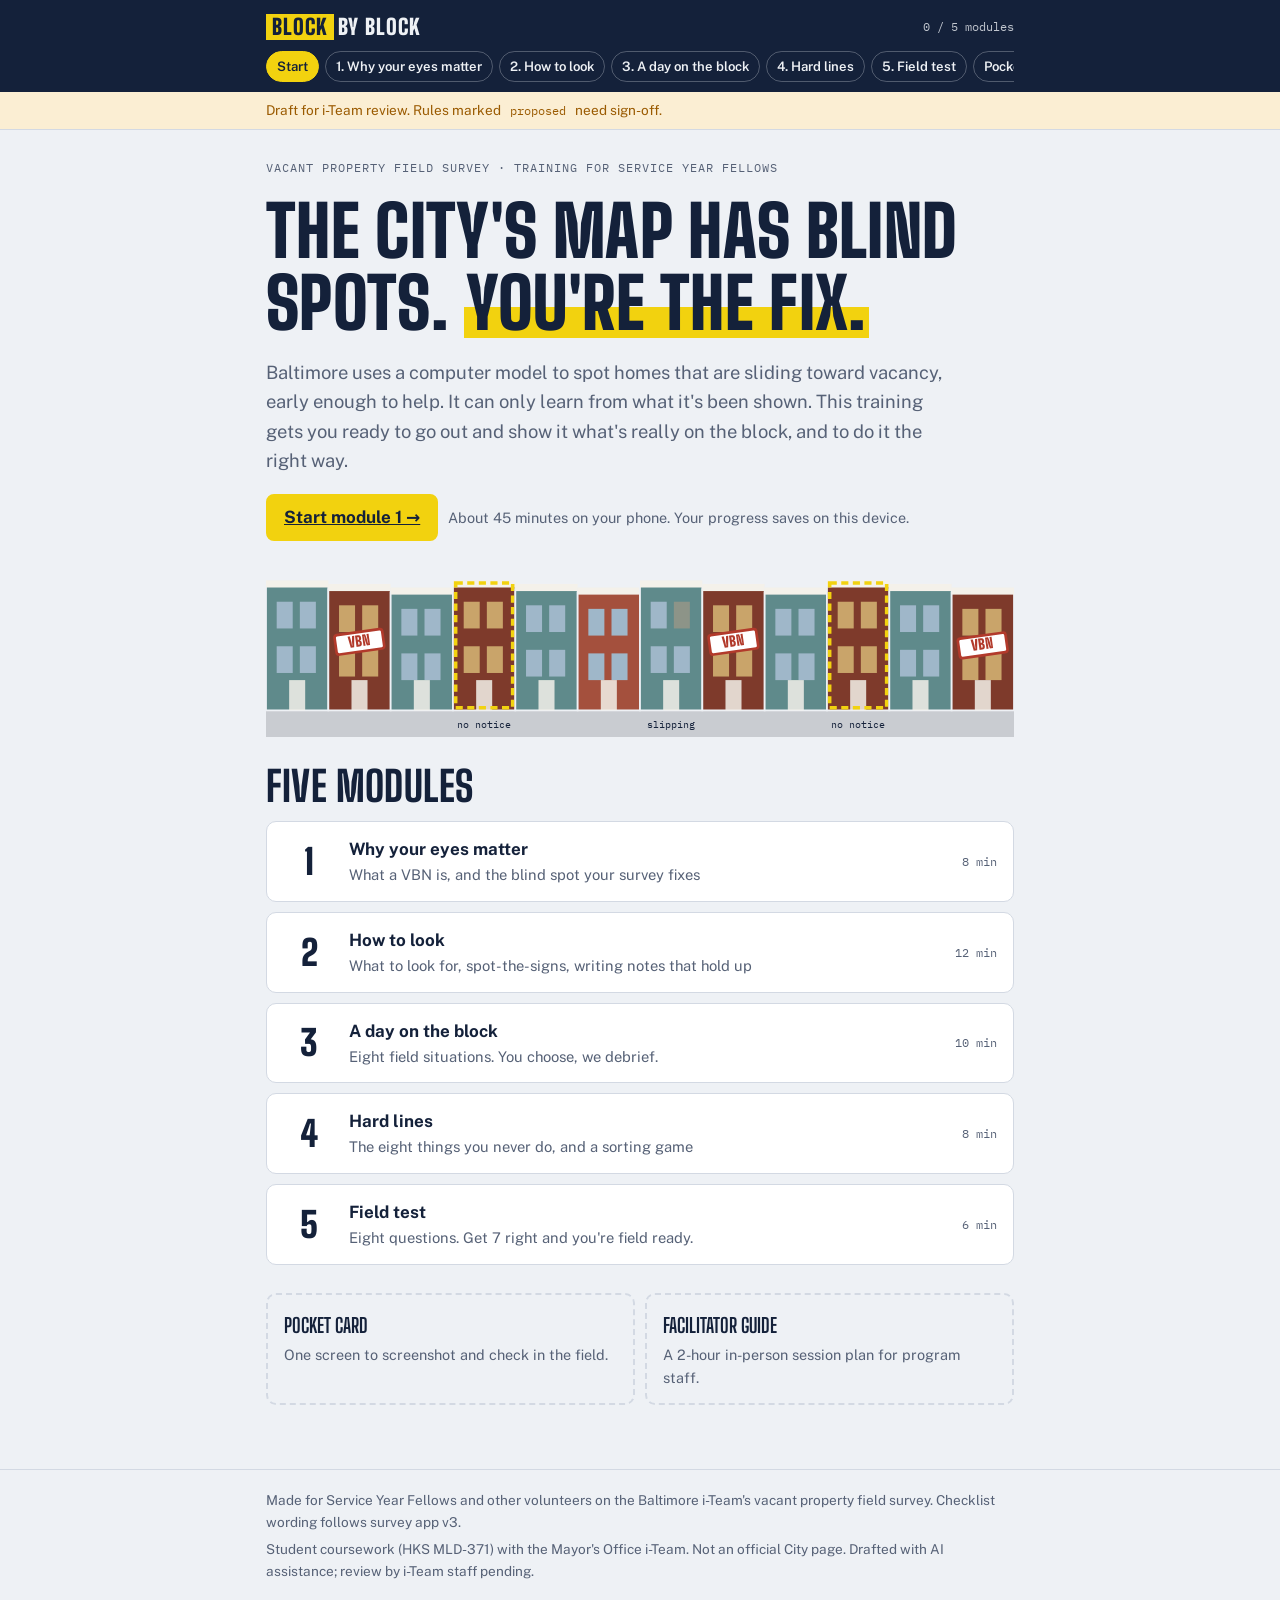
==== commit 02e248dd: "Shorten the training's draft banner Co-Authored-By: Claude Opus 5.5 <noreply@anthropic.com>" ====
--- a/training/index.html
+++ b/training/index.html
@@ -340,7 +340,7 @@
     <nav class="chips" id="chips" aria-label="Modules"></nav>
   </div>
 </header>
-<div class="draft"><div class="wrap">Draft for i-Team review. Rules marked <span class="prop">proposed</span> come from the draft resident verification page and still need sign-off.</div></div>
+<div class="draft"><div class="wrap">Draft for i-Team review. Rules marked <span class="prop">proposed</span> need sign-off.</div></div>
 
 <main class="wrap" id="main"></main>
 
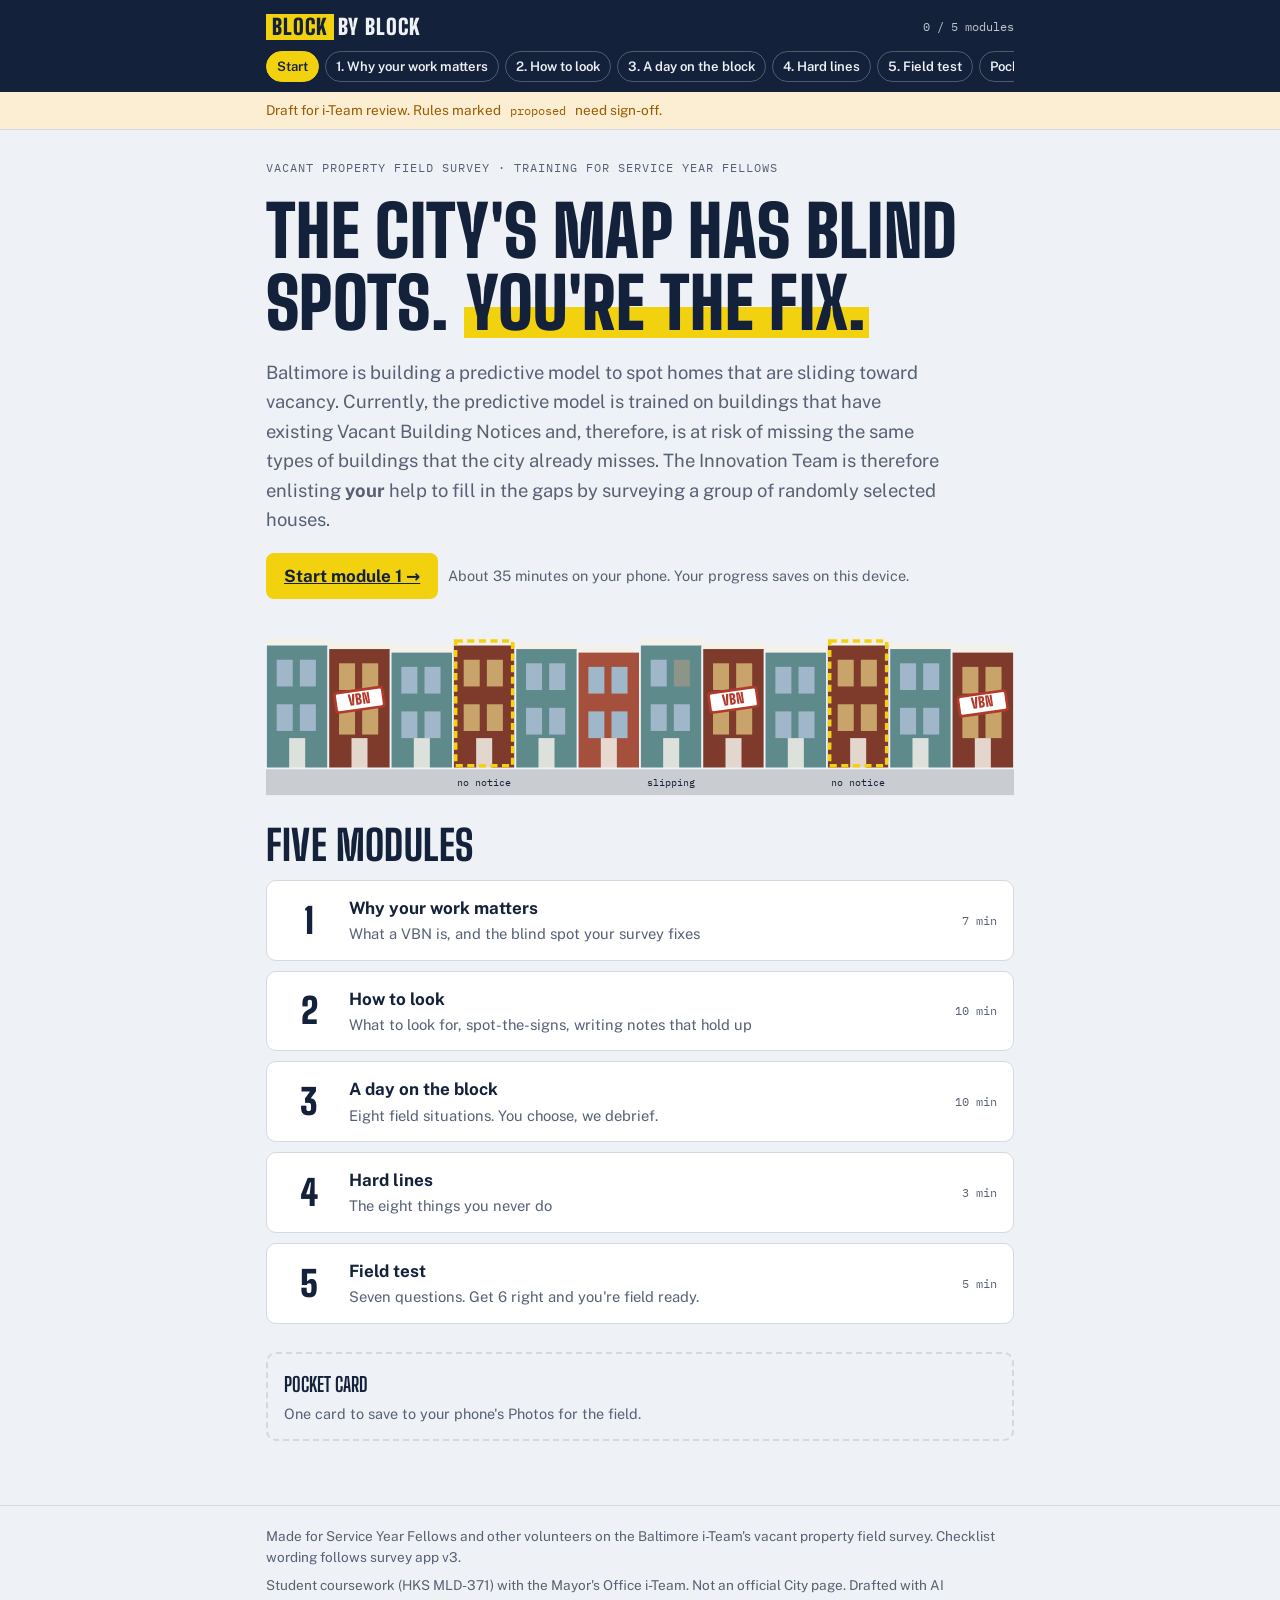
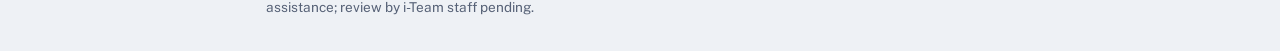
==== commit aff331c5: "Merge pull request #1 from emjon333-ops/main changes to the training tool" ====
--- a/training/index.html
+++ b/training/index.html
@@ -40,6 +40,8 @@
   --h-board: #c9a46a;
   --h-board-dk: #a07f48;
   --h-green: #4d7d3a;
+  --h-green-dk: #2f5a24;
+  --h-green-lt: #7fae5a;
   --h-walk: #c9ccd1;
   --h-sky: #dde6ee;
   --h-bag: #2b2f36;
@@ -55,7 +57,7 @@
     --judge: #f2b45a; --judge-bg: #352710; --focus: #8ab4ff;
     --h-brick: #8f4636; --h-brick-dk: #6a3226; --h-form: #7d828b; --h-form-dk: #686d76;
     --h-paint: #4b7071; --h-trim: #d9d5cc; --h-glass: #6d8597; --h-glass-dirty: #6b7067;
-    --h-board: #a8864f; --h-board-dk: #826639; --h-green: #4f7a3c; --h-walk: #59606b;
+    --h-board: #a8864f; --h-board-dk: #826639; --h-green: #4f7a3c; --h-green-dk: #2e4f24; --h-green-lt: #73a052; --h-walk: #59606b;
     --h-sky: #1d2944; --h-bag: #090b0f;
     color-scheme: dark;
   }
@@ -67,7 +69,7 @@
   --judge: #f2b45a; --judge-bg: #352710; --focus: #8ab4ff;
   --h-brick: #8f4636; --h-brick-dk: #6a3226; --h-form: #7d828b; --h-form-dk: #686d76;
   --h-paint: #4b7071; --h-trim: #d9d5cc; --h-glass: #6d8597; --h-glass-dirty: #6b7067;
-  --h-board: #a8864f; --h-board-dk: #826639; --h-green: #4f7a3c; --h-walk: #59606b;
+  --h-board: #a8864f; --h-board-dk: #826639; --h-green: #4f7a3c; --h-green-dk: #2e4f24; --h-green-lt: #73a052; --h-walk: #59606b;
   --h-sky: #1d2944; --h-bag: #090b0f;
   color-scheme: dark;
 }
@@ -282,19 +284,8 @@
 @media (max-width: 520px) { .vs { grid-template-columns: 1fr; } }
 .vs .opt { font-family: var(--mono); font-size: 0.88rem; }
 
-/* Test + badge */
+/* Test */
 .score-big { font-family: var(--display); font-weight: 900; font-size: 3.4rem; line-height: 1; }
-.badge {
-  border: 3px solid var(--ink); border-radius: 14px; padding: 22px; background: var(--card);
-  display: grid; grid-template-columns: auto 1fr; gap: 18px; align-items: center;
-}
-.badge .seal {
-  width: 96px; height: 96px; border-radius: 50%; background: var(--hivis); color: #14213a;
-  display: grid; place-items: center; text-align: center; font-family: var(--display); font-weight: 900;
-  font-size: 1.05rem; line-height: 1; text-transform: uppercase; border: 3px dashed #14213a;
-}
-.badge h3 { font-size: 1.9rem; }
-@media (max-width: 460px) { .badge { grid-template-columns: 1fr; } }
 input[type=text] { font: inherit; padding: 10px 12px; border: 1.5px solid var(--line); border-radius: 8px; background: var(--card); color: var(--ink); width: 100%; max-width: 360px; }
 
 /* Pocket card */
@@ -304,21 +295,7 @@
 .pocket .lbl { font-family: var(--mono); font-size: 0.72rem; text-transform: uppercase; letter-spacing: 0.08em; color: var(--muted); }
 .pocket .never { border-top: 3px solid var(--brick); padding-top: 10px; display: flex; flex-direction: column; gap: 6px; }
 .pocket .never li::marker { color: var(--brick); font-weight: 800; }
-.say { background: color-mix(in srgb, var(--hivis) 22%, var(--card)); border-radius: 8px; padding: 12px 14px; font-style: italic; }
-
-/* Facilitator guide */
-.agenda { width: 100%; border-collapse: collapse; font-size: 0.93rem; }
-.agenda th, .agenda td { text-align: left; vertical-align: top; padding: 10px 10px 10px 0; border-bottom: 1px solid var(--line); }
-.agenda th { font-family: var(--mono); font-weight: 500; font-size: 0.72rem; text-transform: uppercase; letter-spacing: 0.08em; color: var(--muted); }
-.agenda td:first-child { font-family: var(--mono); font-size: 0.8rem; white-space: nowrap; font-variant-numeric: tabular-nums; }
-.agenda td b { display: block; }
-.tablewrap { overflow-x: auto; }
-.rp { display: grid; grid-template-columns: repeat(auto-fit, minmax(230px, 1fr)); gap: 10px; }
-.rp div { border: 2px dashed var(--line); border-radius: 10px; padding: 14px; display: flex; flex-direction: column; gap: 6px; font-size: 0.93rem; background: var(--card); }
-.rp b { font-family: var(--display); text-transform: uppercase; font-size: 1.2rem; }
-.check { list-style: none; margin: 0; padding: 0; display: flex; flex-direction: column; gap: 6px; }
-.check li { padding-left: 26px; position: relative; }
-.check li::before { content: ""; position: absolute; left: 0; top: 4px; width: 16px; height: 16px; border: 2px solid var(--ink); border-radius: 3px; }
+.say { background: rgba(242, 210, 15, 0.22); border-radius: 8px; padding: 12px 14px; font-style: italic; }
 
 .next { display: flex; justify-content: space-between; gap: 10px; flex-wrap: wrap; border-top: 1px solid var(--line); padding-top: 20px; }
 footer { border-top: 1px solid var(--line); }
@@ -352,13 +329,13 @@
 <script>
 (() => {
 const MODS = [
-  { id: "why",   n: 1, t: "Why your eyes matter", d: "What a VBN is, and the blind spot your survey fixes", min: 8 },
-  { id: "look",  n: 2, t: "How to look", d: "What to look for, spot-the-signs, writing notes that hold up", min: 12 },
+  { id: "why",   n: 1, t: "Why your work matters", d: "What a VBN is, and the blind spot your survey fixes", min: 7 },
+  { id: "look",  n: 2, t: "How to look", d: "What to look for, spot-the-signs, writing notes that hold up", min: 10 },
   { id: "norms", n: 3, t: "A day on the block", d: "Eight field situations. You choose, we debrief.", min: 10 },
-  { id: "lines", n: 4, t: "Hard lines", d: "The eight things you never do, and a sorting game", min: 8 },
-  { id: "test",  n: 5, t: "Field test", d: "Eight questions. Get 7 right and you're field ready.", min: 6 },
+  { id: "lines", n: 4, t: "Hard lines", d: "The eight things you never do", min: 3 },
+  { id: "test",  n: 5, t: "Field test", d: "Seven questions. Get 6 right and you're field ready.", min: 5 },
 ];
-const VIEWS = ["start", ...MODS.map(m => m.id), "pocket", "guide"];
+const VIEWS = ["start", ...MODS.map(m => m.id), "pocket"];
 
 /* ---------- storage (per-viewer convenience only) ---------- */
 const KEY = "bbb-progress-v1";
@@ -375,7 +352,7 @@
   view = view || current();
   const n = MODS.filter(m => state.done[m.id]).length;
   $("#count").textContent = `${n} / 5 modules`;
-  const items = [["start", "Start"], ...MODS.map(m => [m.id, `${m.n}. ${m.t}`]), ["pocket", "Pocket card"], ["guide", "Facilitator guide"]];
+  const items = [["start", "Start"], ...MODS.map(m => [m.id, `${m.n}. ${m.t}`]), ["pocket", "Pocket card"]];
   $("#chips").innerHTML = items.map(([id, label]) =>
     `<a class="chip" href="#${id}" ${id === view ? 'aria-current="page"' : ""}>${esc(label)}${state.done[id] ? '<span class="tick" aria-label="done">✓</span>' : ""}</a>`).join("");
   const cur = $("#chips [aria-current]"); if (cur) cur.scrollIntoView({ block: "nearest", inline: "center" });
@@ -412,7 +389,7 @@
   // 12 houses; a few have VBNs on file, a few are vacant without one, a couple are struggling
   const kinds = ["ok","vbn","ok","hidden","ok","ok","strug","vbn","ok","hidden","ok","vbn"];
   const w = 70, gap = 0, H = 170;
-  let s = `<svg viewBox="0 0 ${12 * w} ${H + 30}" role="img" aria-label="${mode === "model" ? "What the model sees: three houses with a VBN on file" : "What is really on the block: three houses with VBNs, two vacant houses with no notice, one struggling house"}">`;
+  let s = `<svg viewBox="0 0 ${12 * w} ${H + 30}" role="img" aria-label="${mode === "model" ? "What the predictive model sees: three houses with a VBN on file" : "What is really on the block: three houses with VBNs, two vacant houses with no notice, one struggling house"}">`;
   s += `<rect x="0" y="${H}" width="${12 * w}" height="30" fill="var(--h-walk)"/>`;
   kinds.forEach((k, i) => {
     const x = i * (w + gap), top = 30 + (i % 3) * 4;
@@ -450,27 +427,22 @@
   { id: "gutter", x: 176, y: 60, w: 110, h: 46, sign: true, name: "Gutter falling off", sec: "Distress", note: "Goes under overall physical condition, along with fire damage and broken steps." },
   { id: "lockbox", x: 240, y: 248, w: 24, h: 26, sign: true, name: "Lock box on the door", sec: "Signs no one lives there", note: "Often means a bank, agent or investor controls access." },
   { id: "mail", x: 200, y: 302, w: 70, h: 26, sign: true, name: "Mail piling up", sec: "Signs no one lives there", note: "Note roughly how much and where." },
-  { id: "weeds", x: 284, y: 314, w: 112, h: 34, sign: true, name: "Weeds and overgrowth", sec: "Distress", note: "Even rowhouses without a yard show this at the base and steps." },
+  { id: "weeds", x: 272, y: 300, w: 124, h: 48, sign: true, name: "Weeds and overgrowth", sec: "Distress", note: "Even rowhouses without a yard show this at the base and steps." },
   { id: "trash", x: 400, y: 304, w: 56, h: 44, sign: true, name: "Trash bags piled outside", sec: "Distress", note: "Say what and where: porch, steps, yard." },
-  { id: "formstone", x: 6, y: 60, w: 166, h: 250, sign: false, name: "Formstone front (house next door)", note: "Not a sign. Formstone is a classic Baltimore facade finish from the 1950s. Style isn't distress." },
   { id: "screen", x: 490, y: 96, w: 70, h: 84, sign: false, name: "Painted window screen (house next door)", note: "Not a sign. Painted screens are a Baltimore folk art tradition, and they show someone cares about the house." },
 ];
 
 function houseSVG() {
   let s = `<svg viewBox="0 0 640 380" role="group" aria-label="A Baltimore rowhouse with its two neighbors. Tap or press Enter on parts of the picture to inspect them.">
   <defs>
-    <pattern id="fs" width="40" height="28" patternUnits="userSpaceOnUse">
-      <rect width="40" height="28" fill="var(--h-form)"/>
-      <path d="M0 9 L17 8 L19 0 M17 8 L22 18 L40 17 M22 18 L12 28 M0 22 L12 28" stroke="var(--h-form-dk)" stroke-width="2" fill="none"/>
-    </pattern>
     <pattern id="br" width="22" height="12" patternUnits="userSpaceOnUse">
       <rect width="22" height="12" fill="var(--h-brick)"/>
       <path d="M0 11.5 H22 M11 0 V5.5 M0 6 H22 M0 6 V11.5" stroke="var(--h-brick-dk)" stroke-width="1" fill="none"/>
     </pattern>
   </defs>
   <rect width="640" height="380" fill="var(--h-sky)"/>
-  <!-- left neighbor: formstone -->
-  <rect x="0" y="66" width="178" height="262" fill="url(#fs)"/>
+  <!-- left neighbor: plain brick, kept up -->
+  <rect x="0" y="66" width="178" height="262" fill="url(#br)"/>
   <rect x="0" y="54" width="178" height="16" fill="var(--h-trim)"/>
   <rect x="24" y="100" width="48" height="74" fill="var(--h-glass)" stroke="var(--h-trim)" stroke-width="5"/>
   <rect x="104" y="100" width="48" height="74" fill="var(--h-glass)" stroke="var(--h-trim)" stroke-width="5"/>
@@ -507,8 +479,6 @@
     <rect x="240" y="304" width="18" height="11" transform="rotate(-4 249 309)"/>
     <rect x="218" y="300" width="15" height="9" transform="rotate(20 225 304)"/>
   </g>
-  <!-- weeds -->
-  <path d="M288 330 l6 -22 l4 22 l7 -28 l5 28 l6 -18 l5 18 l8 -26 l4 26 l6 -16 l6 16 l7 -24 l5 24 l6 -20 l6 20 l8 -27 l3 27 l6 -15 l6 15 l6 -21 l4 21 Z" fill="var(--h-green)"/>
   <!-- trash bags -->
   <ellipse cx="416" cy="320" rx="16" ry="14" fill="var(--h-bag)"/><ellipse cx="440" cy="318" rx="14" ry="17" fill="var(--h-bag)"/>
   <path d="M412 307 l4 -6 l4 6 M436 302 l4 -6 l4 6" stroke="var(--h-bag)" stroke-width="3" fill="none"/>
@@ -528,9 +498,40 @@
   <!-- sidewalk -->
   <rect x="0" y="328" width="640" height="52" fill="var(--h-walk)"/>
   <path d="M120 328 v52 M300 328 v52 M480 328 v52" stroke="var(--h-form-dk)" stroke-width="1.5" opacity=".5"/>
+  <!-- overgrowth: ivy up the wall, shrubs and leafy weeds spilling onto the sidewalk -->
+  <path d="M288 334 C282 316 294 304 286 286 C280 272 292 262 286 246" stroke="var(--h-green-dk)" stroke-width="2.5" fill="none"/>
+  <g fill="var(--h-green)">
+    <ellipse cx="282" cy="318" rx="6" ry="3.5" transform="rotate(-30 282 318)"/><ellipse cx="293" cy="306" rx="6" ry="3.5" transform="rotate(25 293 306)"/>
+    <ellipse cx="281" cy="292" rx="6" ry="3.5" transform="rotate(-35 281 292)"/><ellipse cx="292" cy="278" rx="5.5" ry="3.2" transform="rotate(30 292 278)"/>
+    <ellipse cx="282" cy="264" rx="5" ry="3" transform="rotate(-30 282 264)"/><ellipse cx="290" cy="251" rx="4.5" ry="2.8" transform="rotate(20 290 251)"/>
+  </g>
+  <g fill="var(--h-green-dk)">
+    <circle cx="298" cy="326" r="15"/><circle cx="324" cy="320" r="18"/><circle cx="352" cy="324" r="15"/><circle cx="376" cy="318" r="17"/><circle cx="396" cy="328" r="11"/>
+  </g>
+  <g stroke="var(--h-green-dk)" stroke-width="2" fill="none">
+    <path d="M314 316 Q310 296 316 280"/><path d="M362 312 Q366 292 358 274"/><path d="M388 314 Q384 300 390 288"/>
+  </g>
+  <g fill="var(--h-green)">
+    <circle cx="306" cy="314" r="11"/><circle cx="334" cy="308" r="13"/><circle cx="360" cy="312" r="11"/><circle cx="384" cy="306" r="12"/>
+    <ellipse cx="310" cy="290" rx="7" ry="3.5" transform="rotate(-35 310 290)"/><ellipse cx="320" cy="284" rx="7" ry="3.5" transform="rotate(30 320 284)"/>
+    <ellipse cx="356" cy="284" rx="7" ry="3.5" transform="rotate(-30 356 284)"/><ellipse cx="366" cy="278" rx="6.5" ry="3.2" transform="rotate(35 366 278)"/>
+    <ellipse cx="386" cy="296" rx="6" ry="3" transform="rotate(-30 386 296)"/><ellipse cx="394" cy="290" rx="6" ry="3" transform="rotate(30 394 290)"/>
+  </g>
+  <g fill="var(--h-green-lt)">
+    <circle cx="302" cy="310" r="4.5"/><circle cx="330" cy="302" r="5.5"/><circle cx="340" cy="312" r="3.5"/><circle cx="357" cy="306" r="4.5"/><circle cx="380" cy="300" r="5"/><circle cx="320" cy="324" r="4"/><circle cx="370" cy="322" r="4"/>
+  </g>
+  <g fill="var(--h-green-dk)">
+    <path d="M292 330 L286 296 L296 326 Z"/><path d="M300 330 L304 290 L308 328 Z"/><path d="M340 322 L334 286 L346 318 Z"/>
+    <path d="M346 324 L354 292 L352 324 Z"/><path d="M372 326 L376 284 L380 322 Z"/><path d="M398 330 L404 298 L404 330 Z"/>
+    <path d="M326 326 L318 294 L330 322 Z"/><path d="M386 328 L380 300 L392 326 Z"/>
+  </g>
+  <g fill="var(--h-green)">
+    <path d="M296 334 L292 306 L302 332 Z"/><path d="M338 334 L344 302 L346 332 Z"/><path d="M378 334 L370 304 L384 332 Z"/><path d="M402 334 L410 310 L408 334 Z"/>
+  </g>
+  <circle cx="316" cy="279" r="3" fill="var(--hivis)"/><circle cx="391" cy="286" r="2.6" fill="var(--hivis)"/><circle cx="346" cy="296" r="2.6" fill="var(--hivis)"/>
   `;
   HOUSE_SPOTS.forEach(h => {
-    s += `<rect class="hs${h.sign ? "" : " decoy"}" data-id="${h.id}" x="${h.x}" y="${h.y}" width="${h.w}" height="${h.h}" rx="6" tabindex="0" role="button" aria-label="Inspect: ${esc(h.sign ? "part of the house" : "part of the house next door")} at ${h.id === "formstone" ? "left" : h.id === "screen" ? "right" : "center"}"/>`;
+    s += `<rect class="hs${h.sign ? "" : " decoy"}" data-id="${h.id}" x="${h.x}" y="${h.y}" width="${h.w}" height="${h.h}" rx="6" tabindex="0" role="button" aria-label="Inspect: ${esc(h.sign ? "part of the house" : "part of the house next door")} at ${h.id === "screen" ? "right" : "center"}"/>`;
   });
   return s + `<g id="pins"></g></svg>`;
   function board(x, y) {
@@ -550,10 +551,10 @@
     <div class="hero">
       <p class="kicker">Vacant property field survey · Training for Service Year Fellows</p>
       <h1>The City's map has blind spots. <span class="hl">You're the fix.</span></h1>
-      <p class="lede">Baltimore uses a computer model to spot homes that are sliding toward vacancy, early enough to help. It can only learn from what it's been shown. This training gets you ready to go out and show it what's really on the block, and to do it the right way.</p>
+      <p class="lede">Baltimore is building a predictive model to spot homes that are sliding toward vacancy. Currently, the predictive model is trained on buildings that have existing Vacant Building Notices and, therefore, is at risk of missing the same types of buildings that the city already misses. The Innovation Team is therefore enlisting <strong>your</strong> help to fill in the gaps by surveying a group of randomly selected houses.</p>
       <div class="row">
         <a class="btn primary" href="#${firstOpen.id}">${doneN ? "Keep going" : "Start module 1"} →</a>
-        <span class="muted small">About 45 minutes on your phone. Your progress saves on this device.</span>
+        <span class="muted small">About 35 minutes on your phone. Your progress saves on this device.</span>
       </div>
       ${rowStrip("real")}
     </div>
@@ -564,8 +565,7 @@
       </ol>
     </div>
     <div class="extras">
-      <a href="#pocket"><b>Pocket card</b><span class="muted small">One screen to screenshot and check in the field.</span></a>
-      <a href="#guide"><b>Facilitator guide</b><span class="muted small">A 2-hour in-person session plan for program staff.</span></a>
+      <a href="#pocket"><b>Pocket card</b><span class="muted small">One card to save to your phone&#39;s Photos for the field.</span></a>
     </div>
   </section>`;
 }
@@ -574,7 +574,7 @@
   main.innerHTML = `<section class="view">
     <div class="block">
       <p class="kicker">Module 1 of 5</p>
-      <h2>Why your eyes matter</h2>
+      <h2>Why your work matters</h2>
     </div>
 
     <div class="card defn">
@@ -594,15 +594,15 @@
     <div class="block">
       <h3>The blind spot</h3>
       <div class="prose">
-        <p>The i-Team built a model that looks at public records, like water use and property values, and estimates which homes might be heading toward vacancy.</p>
-        <p>But a model learns from examples, and its only examples of "vacant" are houses that <em>already have a VBN</em>. If some vacant houses never got a notice, the model never learns what they look like, and it keeps missing the same kind of house.</p>
+        <p>The i-Team built a predictive model that looks at public records, like water use and property values, and estimates which homes might be heading toward vacancy.</p>
+        <p>But a predictive model learns from examples, and its only examples of "vacant" are houses that <em>already have a VBN</em>. If some vacant houses never got a notice, the predictive model never learns what they look like, and it keeps missing the same kind of house.</p>
       </div>
       <div class="row"><div class="toggle" role="group" aria-label="Switch view">
-        <button id="tModel" aria-pressed="true">What the model sees</button>
+        <button id="tModel" aria-pressed="true">What the predictive model sees</button>
         <button id="tReal" aria-pressed="false">What's really there</button>
       </div></div>
       <div class="strip card" style="padding:12px" id="strip">${rowStrip("model")}</div>
-      <p id="stripNote" class="muted">The model knows about the three houses with a notice. Everything else looks fine to it.</p>
+      <p id="stripNote" class="muted">The predictive model knows about the three houses with a notice. Everything else looks fine to it.</p>
     </div>
 
     <div class="block">
@@ -615,25 +615,24 @@
         <li>Demolish or gut <span>The only options left</span></li>
       </ol>
       <div class="prose">
-        <p>By the time a house gets a VBN, it usually needs demolition or a major renovation. Help is cheapest and easiest on the left side of that line. The City wants to find houses that are <span class="hl">slipping</span>, while the family can still stay, sell or fix it up.</p>
-        <p>If you've done tangled-titles outreach, you've already met this problem: families who can't get repair help or a loan because the deed is in a late relative's name. Those houses often start sliding toward that line.</p>
+        <p>By the time a house gets a VBN, it usually needs demolition or a major renovation. Help is cheapest and easiest before houses get to a critical state.</p>
+        <p>If you've done tangled-titles outreach, you've already met this problem: families who can't get repair help or a loan because the deed is in a late relative's name. Those houses may start sliding toward a condition where extensive repairs or demolition are necessary.</p>
       </div>
     </div>
 
     <div class="card">
-      <h3>Two things to know before you go out</h3>
+      <h3>One thing to know before you go out</h3>
       <div class="prose">
-        <p><strong>Your survey doesn't give anyone a VBN.</strong> It doesn't create a citation, a fine or any enforcement. It's data for improving the model. Code enforcement decides VBNs, the way it always has.</p>
-        <p><strong>You won't see the model's score.</strong> The app knows which houses the model thinks are likely vacant, and it hides that from you on purpose. If you knew a house was "likely vacant," you'd look harder for problems and find them. Then the model would be learning from its own guesses. Your honest, independent read is the whole point.</p>
+        <p><strong>Your survey doesn't give anyone a VBN.</strong> It doesn't create a citation, a fine or any enforcement. It's data for improving the predictive model. Code enforcement decides VBNs, the way it always has.</p>
       </div>
     </div>
     ${nextNav("why")}
   </section>`;
 
   const G = [
-    { q: "Baltimore was built for about a million people. About how many live here now?", min: 200000, max: 1000000, step: 10000, start: 800000, ans: 600000, fmt: v => v.toLocaleString(), tol: 60000, more: "The city has lost more than 350,000 people since 1950. That leaves far more houses than households." },
-    { q: "At the 2016 peak, how many buildings had a VBN?", min: 1000, max: 40000, step: 500, start: 5000, ans: 16000, fmt: v => v.toLocaleString(), tol: 2500, more: "About 16,000. The official count is now under 12,000." },
-    { q: "For every 10 vacant houses the City fixes up or clears, about how many new vacant houses show up?", min: 0, max: 10, step: 1, start: 1, ans: 5, fmt: v => v, tol: 1, more: "Nearly half. The i-Team found new vacancies cancel out almost half the progress, which is why prevention became its own priority." },
+    { q: "Baltimore was built for about a million people. About how many live here now?", min: 0, max: 1000000, step: 10000, start: 0, ans: 600000, fmt: v => v.toLocaleString(), tol: 60000, more: "The city has lost more than 350,000 people since 1950. That leaves far more houses than households." },
+    { q: "At the 2016 peak, how many buildings had a VBN?", min: 0, max: 40000, step: 500, start: 0, ans: 16000, fmt: v => v.toLocaleString(), tol: 2500, more: "About 16,000. The official count is now under 12,000." },
+    { q: "For every 10 vacant houses the City fixes up or clears, about how many new vacant houses show up?", min: 0, max: 10, step: 1, start: 0, ans: 5, fmt: v => v, tol: 1, more: "Nearly half. The i-Team found new vacancies cancel out almost half the progress, which is why prevention became its own priority." },
   ];
   const box = $("#guesses");
   box.innerHTML = G.map((g, i) => `<div class="card guess">
@@ -647,9 +646,11 @@
     const r = $("#g" + i), v = $("#gv" + i);
     r.addEventListener("input", () => v.textContent = g.fmt(+r.value));
     $("#gb" + i).addEventListener("click", (e) => {
-      const d = Math.abs(+r.value - g.ans), close = d <= g.tol;
+      const d = Math.abs(+r.value - g.ans), exact = d === 0, close = d <= g.tol;
       r.disabled = true; e.target.disabled = true;
-      $("#gr" + i).innerHTML = `<div class="feedback ${close ? "good" : "meh"}"><strong>${close ? "Close!" : "Answer: " + g.fmt(g.ans)}</strong>${close ? "Answer: " + g.fmt(g.ans) + ". " : ""}${esc(g.more)}</div>`;
+      const head = exact ? "Correct!" : close ? "Close!" : "Answer: " + g.fmt(g.ans);
+      const sub = exact ? "" : close ? "Answer: " + g.fmt(g.ans) + ". " : "";
+      $("#gr" + i).innerHTML = `<div class="feedback ${close ? "good" : "meh"}"><strong>${head}</strong>${sub}${esc(g.more)}</div>`;
     });
   });
 
@@ -657,7 +658,7 @@
     $("#tModel").setAttribute("aria-pressed", m === "model"); $("#tReal").setAttribute("aria-pressed", m === "real");
     $("#strip").innerHTML = rowStrip(m);
     $("#stripNote").textContent = m === "model"
-      ? "The model knows about the three houses with a notice. Everything else looks fine to it."
+      ? "The predictive model knows about the three houses with a notice. Everything else looks fine to it."
       : "Two more houses are empty but never got a notice, and one is starting to slip. Nobody records houses like these unless someone walks the block. That's you.";
   };
   $("#tModel").onclick = () => set("model"); $("#tReal").onclick = () => set("real");
@@ -668,7 +669,7 @@
     <div class="block">
       <p class="kicker">Module 2 of 5</p>
       <h2>How to look</h2>
-      <p class="lede">The survey asks you to look for specific signs, based on a checklist from Action Baybrook, a Baltimore nonprofit that has done this work for years. Your job is to notice and record. Working out what it all means is the City's job.</p>
+      <p class="lede">The survey asks you to look for specific signs of vacancy. Your job is to notice and record. Working out what it all means is the City's job.</p>
     </div>
 
     <div class="block">
@@ -677,39 +678,26 @@
       <div class="rule">
         <div><span class="g">1</span><b>Distress</b><span class="n">The building's condition: boarded or broken windows and doors, roof or structure problems (sagging, a caving porch, a cracked foundation), a porch covered or piled with debris, trash, overgrowth, graffiti, facade damage</span></div>
         <div><span class="g">2</span><b>Signs no one lives there</b><span class="n">Mail piling up, a lock box on the door, dirty, covered or bare windows, an empty or storage-packed interior, windows open or shut for the wrong season, fencing or sealed openings</span></div>
-        <div><span class="g">3</span><b>Signs someone is there</b><span class="n">People at the door, people going in without keys or through unusual openings, furniture or other signs of recent life</span></div>
+        <div><span class="g">3</span><b>Signs someone is there</b><span class="n">Curtains, plants, furniture or other signs of recent life</span></div>
         <div><span class="g">4</span><b>What neighbors tell you</b><span class="n">Only if one talks to you, whether they say it's vacant or lived in</span></div>
       </div>
       <div class="feedback meh"><strong>Tick everything you see.</strong>Don't stop when a house "looks vacant enough," and don't skip small things. A house with only a few small signs is exactly what the City most needs to learn about.</div>
-      <div class="card">
-        <h3>Two things to know about the checklist</h3>
-        <div class="prose">
-          <p><strong>Windows get three boxes:</strong> dirty or clouded, covered with things that aren't curtains (blankets, towels, cardboard), or bare with no curtains or blinds at all. Tick every one that fits.</p>
-          <p><strong>Some items are new:</strong> open or missing windows and doors, the alley out back, yards too overgrown to reach the house, fire or smoke damage, broken trash bins, and torn or falling blinds. The i-Team added them to learn which signs matter most, so treat them like everything else.</p>
-        </div>
-      </div>
     </div>
 
     <div class="block">
       <h3>Spot the signs</h3>
-      <p>Tap anything on this block that looks like a sign of distress or vacancy. There are <strong>8 signs</strong> on the middle house. There are also two things next door that look unusual but aren't signs.</p>
+      <p>Tap anything on this block that looks like a sign of distress or vacancy. There are <strong>8 signs</strong> on the middle house. There's also one thing next door that looks unusual but isn't a sign.</p>
       <div class="meter" aria-hidden="true"><i id="meter"></i></div>
       <div class="card house" style="padding:10px">${houseSVG()}</div>
       <p id="foundCount" class="mono" aria-live="polite">0 / 8 signs found</p>
       <ul class="found-list" id="foundList"></ul>
       <div class="row"><button class="btn" id="showAll">Show me the rest</button></div>
-      <div id="bxpQ" hidden class="feedback good"><strong>All 8 found.</strong>Every one of them goes in the app, each with a quick note on where and how much. Nothing next door gets ticked: formstone and painted screens are just Baltimore style.</div>
-    </div>
-
-    <div class="block">
-      <h3>Quick calls</h3>
-      <p class="muted">Four houses, described the way a partner might radio them in. What do you record?</p>
-      <div id="quick" class="block"></div>
+      <div id="bxpQ" hidden class="feedback good"><strong>All 8 found.</strong>Every one of them goes in the app, each with a quick note on where and how much. Nothing next door gets ticked: a painted window screen is just Baltimore style.</div>
     </div>
 
     <div class="block">
       <h3>Write it like a surveyor</h3>
-      <div class="prose"><p>Your notes get read by people who never saw the house. Write down <span class="hl">what you saw, where, and how much</span>. Skip opinions, guesses about people, and words like "sketchy." Pick the better note.</p></div>
+      <div class="prose"><p>Your notes get read by people who never saw the house. Write down <span class="hl">what you saw, where, and how much</span>. Skip opinions and guesses about people. Pick the better note.</p></div>
       <div id="notes" class="block"></div>
     </div>
 
@@ -727,13 +715,12 @@
     </div>
 
     <div class="card">
-      <h3>The order you'll work in</h3>
-      <p class="muted small">The app runs from what's easiest to see objectively to what's hardest, with hearsay last.</p>
+      <h3>Survey App Preview</h3>
       <ol class="steps">
-        <li><span><strong>Pick your group, then the property.</strong> You'll only see your group's list.</span></li>
+        <li><span><strong>Pick your group</strong> (given by your volunteer coordinator) to see the relevant list of properties you and your group will help survey.</span></li>
         <li><span><strong>Could you observe it?</strong> If not, everything after this is optional, but say why if you can: couldn't find it, unsafe, view blocked, or it's an empty lot.</span></li>
-        <li><span><strong>Register location</strong> while you're standing there.</span></li>
-        <li><span><strong>Distress:</strong> the building's physical condition.</span></li>
+        <li><span><strong>Register location</strong> while you're standing there, if possible. If not, fill in the address later.</span></li>
+        <li><span><strong>Distress:</strong> check off signs of the building's physical condition.</span></li>
         <li><span><strong>Occupancy:</strong> signs no one lives there, then signs someone does. Then give your overall call: <em>Occupied</em>, <em>Unsure</em> or <em>Vacant</em>. "Unsure" is an honest answer, not a cop-out.</span></li>
         <li><span><strong>Neighbors:</strong> only if one talked to you.</span></li>
         <li><span><strong>Score</strong> 0–4.</span></li>
@@ -741,6 +728,12 @@
         <li><span><strong>Comments</strong>, then submit or save a draft.</span></li>
       </ol>
       <p class="small muted">Something in the app not working? Tap the 🐞 button at the top. It sends a bug report straight to the team, even if you're offline.</p>
+    </div>
+
+    <div class="block">
+      <h3>Quick calls</h3>
+      <p class="muted">Now that you've seen the app, try three houses, described the way a partner might radio them in. What do you record?</p>
+      <div id="quick" class="block"></div>
     </div>
     ${nextNav("look")}
   </section>`;
@@ -775,8 +768,6 @@
       opts: ["Skip it. Four small things isn't enough to bother with.", "Record all four, each with a short note", "Record them, and add the overgrown yard next door to be thorough", "Record them and mark it Vacant to be safe"], a: 1, explain: " Small signs matter, especially on a house that otherwise looks fine. Only tick what's at this house, and give the occupancy rating that honestly fits. Unsure is fine." },
     { h: "The house looks fine from outside. A woman next door says nobody's lived there since spring.",
       opts: ["Leave it out, since it's secondhand", "Tick every “no one lives there” box", "Tick “A neighbor told me this property is vacant,” and note what she said and how she'd know", "Put it in comments only"], a: 2, explain: " Neighbors are a real source. Record what she said and how she'd know, for example that she's lived next door for ten years. It goes last on the form because it's secondhand." },
-    { h: "The front looks kept up. From down the street, you watch someone climb in through a basement window.",
-      opts: ["Tick “People going in or out… through unusual openings,” with the time and where, from where you are", "Walk closer to see who it is", "Take a photo of them for the record", "Don't record it. It's none of your business."], a: 0, explain: " Write down what you saw, not who did it. Don't go closer, and don't take their picture." },
     { h: "The porch roof is caving in. Otherwise there are curtains, plants in the window and a car out front.",
       opts: ["Only the porch, since that's the problem", "Only the signs of living, since people clearly live there", "Skip it. It's obviously occupied.", "Record the porch under Distress and the curtains and plants under “Signs someone is there”"], a: 3, explain: " Record both. Your occupancy rating here would likely be Occupied. Distress doesn't mean vacant, and that's why the form asks about both." },
   ];
@@ -785,8 +776,7 @@
 
   // notes
   const N = [
-    { a: "Looks abandoned.", b: "Two 2nd-floor front windows boarded with plywood. About 15 pieces of mail on the steps.", best: 1, why: "Someone reading the record later can check the second note against the photos. \"Abandoned\" is a conclusion, and drawing conclusions is the model's job." },
-    { a: "Two people went in through the rear basement window around 2:15pm.", b: "Sketchy people hanging around, probably using.", best: 0, why: "Say what they did and when. Don't guess who they are or why. You don't know, and a guess written down can hurt someone." },
+    { a: "Looks abandoned.", b: "Two 2nd-floor front windows boarded with plywood. About 15 pieces of mail on the steps.", best: 1, why: "Someone reading the record later can check the second note against the photos. \"Abandoned\" is a conclusion, and drawing conclusions is the predictive model's job." },
     { a: "Gross yard.", b: "Weeds about knee-high along the front. Three trash bags by the steps.", best: 1, why: "Say how much and where. That's what lets two observers' notes line up." },
   ];
   $("#notes").innerHTML = N.map((n, i) => `<div class="card"><div class="vs" id="nv${i}">
@@ -804,24 +794,24 @@
 
 function vNorms() {
   const S = [
-    { t: "You get to your first house. The app asks, “Could you observe the property?” A parked box truck is blocking most of the front.",
-      o: ["Tick yes and fill in what you can't see from what's typical on the block.", "Move along the sidewalk or wait a few minutes. If you still can't see it, answer no and pick “View blocked.”", "Skip this one and don't record anything."],
-      a: 1, w: ["Every box you tick has to be something you saw. Guessing from the rest of the block puts made-up data into the model.", "“I couldn't see it” is real data. It tells the i-Team the house needs another visit.", "A skipped house looks the same as one nobody visited. Recording that you couldn't see it is more useful."] },
+    { t: "You get to your first house. The app asks, “Could you observe the property?” A high fence is blocking most of the front.",
+      o: ["Tick yes and fill in what you can't see using what's typical on the block.", "Pick “View blocked.”", "Skip this one and don't record anything."],
+      a: 1, w: ["Every box you tick has to be something you saw. Guessing from the rest of the block puts made-up data into the predictive model.", "“I couldn't see it” is real data. It tells the i-Team the house needs another visit.", "A skipped house looks the same as one nobody visited. Recording that you couldn't see it is more useful."] },
     { t: "You can see the house now. Time to register your location.",
-      o: ["Tap Register location now, while you're standing in front of it.", "Do it later on the bus, when you have better signal.", "Reuse the location from the last house, since it's on the same block."],
-      a: 0, w: ["The location is how the City knows which house your notes are about.", "If you have to fill it in later, the app lets you type where and when you saw it. Do that honestly. Just don't tap Register somewhere else, because that stamps the wrong place.", "Two houses on a block can be in very different shape. A location that's off by one house attaches your notes to the wrong address."] },
-    { t: "A woman on the next stoop calls out: “What are y'all doing taking pictures of houses?”",
-      o: ["“City business, ma'am,” and keep working.", "Stop. Say hi and your name, show your ID, and say you're volunteers with the City noting the outside condition of homes, to help find houses that need help early. Offer the page where she can check who you are.", "“We're checking which houses are vacant. This one's probably getting flagged.”"],
-      a: 1, w: ["Brushing people off is how rumors start. Neighbors have every right to ask.", "Be friendly, honest and brief. Residents get scam calls from fake “City” people all the time, so showing ID and a way to check matters.", "Never say a house is “flagged,” “condemned” or “getting a VBN.” It isn't true, and it can scare people or help scammers."] },
+      o: ["Tap Register location now, while you're standing in front of it, or fill in the address.", "Tap Register location on the bus on your way home, when you have better signal.", "Reuse the location from the last house, since it's on the same block."],
+      a: 0, w: ["Either one works. The location is how the City knows which house your notes are about.", "Register location stamps wherever you are when you tap it, so tapping it on the bus attaches your notes to the wrong place. If you can't register at the house, fill in the address instead.", "Two houses on a block can be in very different shape. A location that's off by one house attaches your notes to the wrong address."] },
+    { t: "A woman on the next stoop calls out: “What are you doing taking pictures of houses?”",
+      o: ["“City business, ma'am,” and keep working.", "Stop. Say hi and your name, show your ID, and say you're volunteers with the City. Explain the project in detail if she asks, stressing that you are just engaged in data collection.", "“We're checking which houses are vacant. This one's probably getting flagged.”"],
+      a: 1, w: ["Brushing people off is how rumors start. Neighbors have every right to ask.", "Be friendly and honest. Residents get scam calls from fake “City” people all the time, so showing your ID matters. Making clear you're only collecting data, not deciding anything about anyone's home, helps people feel at ease.", "Never say a house is “flagged,” “condemned” or “getting a VBN.” It isn't true, and it can scare people or help scammers."] },
     { t: "She warms up: “That one's been empty since Miss Dorothy passed. Her grandson still pays the water, though.”",
       o: ["Tick “A neighbor told me this property is vacant,” and write what she said and how she knows (she lives next door).", "Tick vacant, and also tick “People going in or out” to be safe.", "Ignore it. Neighbors gossip."],
-      a: 0, w: ["Neighbor reports go last on the form, with your notes on how the person would know. The detail about the water bill is useful too, because it shows why the model's water data can miss a house like this.", "Only tick what you or she actually reported. Adding things “to be safe” makes the data less safe.", "Neighbors often know more than anyone. Record it, say where it came from, and let the City weigh it."] },
+      a: 0, w: ["Neighbor reports go last on the form, with your notes on how the person would know. The detail about the water bill is useful too, because it shows why the predictive model's water data can miss a house like this.", "Only tick what you or she actually reported. Adding things “to be safe” makes the data less safe.", "Neighbors often know more than anyone. Record it, say where it came from, and let the City weigh it."] },
     { t: "You go around back. The alley has twelve backs that all look the same.",
       o: ["Count houses from the corner, the same way you did out front, and check the color. Put both in the app next to your back photos.", "Photograph whichever back looks most vacant.", "Ask a guy in the alley which one it is and skip the count."],
       a: 0, w: ["Field testers found this was the hardest part of the survey. Counting from the corner on both sides is the fix.", "That's how you end up recording the wrong house, and it's guessing toward a result.", "He might be right, but he might not. Count for yourself, and you can note what he said."] },
     { t: "From the alley you see someone climb out of the basement window of your house.",
-      o: ["Walk over and ask what they're doing.", "Keep your distance and don't take their picture. Once you're somewhere safe, tick “People going in or out… through unusual openings” and note the time and where. If it feels off, leave and tell your field lead.", "Call out to them and take a photo as evidence."],
-      a: 1, w: ["You're not security and you're not code enforcement. Approaching puts you and them at risk.", "Write down what happened, not who did it. And your safety matters more than any record. “Unsafe to approach” is always a valid answer.", "Never photograph people on purpose, and never confront anyone. You're collecting data, not evidence."] },
+      o: ["Walk over and ask what they're doing.", "Keep your distance and don't take their picture. Stick to recording the building's condition. If it feels off, leave and tell your field lead.", "Call out to them and take a photo as evidence."],
+      a: 1, w: ["You're not security and you're not code enforcement. Approaching puts you and them at risk.", "The survey is about the building, not the people around it. And your safety matters more than any record. “Unsafe to approach” is always a valid answer.", "Never photograph people and never confront anyone. You're collecting data, not evidence."] },
     { t: "Scoring time. It's between Moderate and Severe. Your partner says, “Just put Severe so the City takes it seriously.”",
       o: ["Put Severe. Your partner has done more of these.", "Pick the level whose description fits best, and say why in your comments. You and your partner can score differently.", "Leave the score blank since you're not sure."],
       a: 1, w: ["A higher score doesn't get a house more attention. The score isn't a vote, and nudging it makes the data worse.", "The i-Team sometimes sends two people to the same house on purpose, to check how consistent the training is. Honest disagreement is useful.", "A best guess with a reason in your comments is more useful than a blank."] },
@@ -862,10 +852,8 @@
       <h3>The norms, in short</h3>
       <ul class="prose" style="padding-left:1.2em">
         <li>Record only what you saw. “Couldn't see it” is a real answer.</li>
-        <li>Register your location at the house, or type the real place and time if you fill it in later.</li>
-        <li>Be friendly, honest and brief with residents. Show your ID, give them a way to check who you are, and never predict what will happen to a house.</li>
-        <li>Neighbor reports go last, along with how they'd know.</li>
-        <li>Count from the corner on both the front and the back.</li>
+        <li>Register your location at the house, or fill in the address instead.</li>
+        <li>Be friendly and honest with residents. Show your ID, make clear you're only collecting data, and never predict what will happen to a house.</li>
         <li>Safety first. Never approach anyone, and leave if it feels off.</li>
         <li>Your score is your own honest read.</li>
         <li>Survey data stays in the app.</li>
@@ -879,7 +867,7 @@
 
 const LINES = [
   ["Stay off private property.", "Stay on the public sidewalk, street or alley. Don't go onto porches, steps or yards, or through gates and fences. Never touch or open a door or window, and don't try to secure or board up a house yourself."],
-  ["Only record what you saw.", "Don't guess, copy from the house next door, fill anything in from Street View, or use AI to write entries. Don't go looking for the model's score, either."],
+  ["Only record what you saw.", "Don't guess, copy from the house next door, fill anything in from Street View, or use AI to write entries."],
   ["Never predict what happens to a home.", "Don't say a house is “flagged,” “condemned,” “getting a VBN” or “being taken.” The survey doesn't decide any of that."],
   ["Never ask for money or personal info.", "That means no Social Security numbers, IDs, phone numbers or payments. Never offer to buy a house or pass anyone's details to buyers."],
   ["Photograph houses, not people.", "No faces, kids or license plates on purpose. If someone asks you not to take a photo, stop."],
@@ -889,24 +877,6 @@
 ];
 
 function vLines() {
-  const C = [
-    ["Stepping onto the porch to get a clearer photo of the door", "line", "Porches and steps are private property. Shoot from the sidewalk, zoom if you need to, and note what you couldn't see."],
-    ["Standing on the public sidewalk to photograph the front", "fine", "That's exactly where you should be."],
-    ["The front yard is so overgrown you push through the weeds to see the door", "line", "Stay on the sidewalk. Tick “Front yard so overgrown the property can't be reached.” That box exists so you don't have to go in."],
-    ["Chatting with a neighbor who comes out to talk", "fine", "Good, as long as you stay friendly and honest, and don't predict anything about the house."],
-    ["Telling a resident their house “might get condemned”", "line", "Never predict what happens to a home. It isn't your call, it isn't true, and it frightens people."],
-    ["A kid is playing on the steps next door, right in your frame", "judge", "Wait, or move until they're out of the shot. You never photograph people on purpose."],
-    ["Finishing the survey that evening at home, from what you saw", "judge", "That's okay if you really saw it. Type the real place and time, and leave out anything you're not sure of."],
-    ["Filling in the back section from Google Street View", "line", "That's making up an observation. If you couldn't see the back, say so."],
-    ["Asking a neighbor for their number so you can follow up", "line", "Don't collect personal info. If they want to reach the City, give them the official contact."],
-    ["A man asks if the City will buy his house. You say you don't know and point him to your field lead.", "fine", "That's the right move. Don't promise or guess, and pass it to someone who can actually help."],
-    ["Pasting your survey notes into an AI chatbot to clean up the writing", "line", "Survey data doesn't go into AI tools, and AI doesn't write records. Your plain words are fine."],
-    ["A loose dog in the yard, so you leave and mark “Unsafe to approach”", "fine", "Exactly right. Safety beats data, every time."],
-    ["Looking up the City's prediction for a house before you go", "line", "The score is hidden so it doesn't steer what you see. Going looking for it defeats the point."],
-    ["Ticking “mail piling up” because the house next door had mail", "line", "Only record what you saw at this house."],
-    ["A resident offers to let you into the backyard for a better look", "line", "Thank them, but say no. Volunteers stay on public ground even when they're invited in."],
-    ["Heading out alone after dark to finish your list", "line", "Pairs and daylight only. It's proposed as a rule, and it's smart either way."],
-  ];
   main.innerHTML = `<section class="view">
     <div class="block">
       <p class="kicker">Module 4 of 5</p>
@@ -915,59 +885,17 @@
     </div>
     <ol class="lines">${LINES.map((l, i) => `<li><span class="n">${i + 1}</span><span><b>${esc(l[0])} ${l[2] ? '<span class="prop">proposed</span>' : ""}</b><span>${esc(l[1])}</span></span></li>`).join("")}</ol>
 
-    <div class="block">
-      <h3>Fine, judgment call, or hard line?</h3>
-      <p class="muted">${C.length} situations. Sort each one.</p>
-      <div class="sorter card">
-        <div class="scene-head"><span class="kicker" id="sc">1 of ${C.length}</span><span class="mono" id="ss">0 right</span></div>
-        <div class="sort-card" id="scard"></div>
-        <div class="bins">
-          <button class="bin fine" data-b="fine">Fine</button>
-          <button class="bin judge" data-b="judge">Judgment</button>
-          <button class="bin line" data-b="line">Hard line</button>
-        </div>
-        <div id="sfb" aria-live="polite"></div>
-        <div class="row" id="snext"></div>
-      </div>
-    </div>
     ${nextNav("lines")}
   </section>`;
-  let i = 0, right = 0;
-  const names = { fine: "Fine", judge: "Judgment call", line: "Hard line" };
-  const bins = main.querySelectorAll(".bin");
-  function draw() {
-    $("#sc").textContent = `${i + 1} of ${C.length}`;
-    $("#scard").textContent = C[i][0];
-    $("#sfb").innerHTML = ""; $("#snext").innerHTML = "";
-    bins.forEach(b => b.disabled = false);
-  }
-  bins.forEach(b => b.onclick = () => {
-    const [, ans, why] = C[i], ok = b.dataset.b === ans;
-    if (ok) right++;
-    bins.forEach(x => x.disabled = true);
-    $("#ss").textContent = `${right} right`;
-    $("#sfb").innerHTML = `<div class="feedback ${ok ? "good" : "bad"}"><strong>${ok ? "Right: " : "It's a "}${names[ans].toLowerCase()}.</strong>${esc(why)}</div>`;
-    const last = i === C.length - 1;
-    $("#snext").innerHTML = `<button class="btn primary" id="sgo">${last ? "Finish" : "Next →"}</button>`;
-    $("#sgo").onclick = () => {
-      if (!last) { i++; draw(); return; }
-      $("#scard").innerHTML = `<span><span class="score-big">${right}/${C.length}</span><br><span class="muted">${right >= C.length - 2 ? "You know where the lines are." : "Look back over the eight lines above. They're on your pocket card too."}</span></span>`;
-      $("#sfb").innerHTML = ""; $("#snext").innerHTML = `<button class="btn" id="sre">Sort again</button>`;
-      $("#sre").onclick = () => { i = 0; right = 0; $("#ss").textContent = "0 right"; draw(); };
-      markDone("lines");
-    };
-  });
-  draw();
 }
 
 function vTest() {
   const T = [
-    { q: "What is a VBN?", opts: ["A score the model gives each house", "An official notice from the City's housing department that a building is vacant and unfit to live in", "A form volunteers fill out", "A fine for not mowing"], a: 1 },
-    { q: "Why does the City want people to survey houses that don't have a VBN?", opts: ["To issue more VBNs", "Because the model only learns from houses that already have one, so it misses vacant houses that never got a notice", "To check on residents", "To find houses to sell"], a: 1 },
+    { q: "What is a VBN?", opts: ["A score the predictive model gives each house", "An official notice from the City's housing department that a building is vacant and unfit to live in", "A form volunteers fill out", "A fine for not mowing"], a: 1 },
+    { q: "Why does the City want people to survey houses that don't have a VBN?", opts: ["To issue more VBNs", "Because the predictive model only learns from houses that already have one, so it misses vacant houses that never got a notice", "To check on residents", "To find houses to sell"], a: 1 },
     { q: "A house has only a few small signs: some mail and dirty windows. What do you do?", opts: ["Add a couple more so it's worth recording", "Skip it, since it barely looks vacant", "Record exactly what you saw", "Score it Blue sky vacant"], a: 2 },
     { q: "Which note is best?", opts: ["“Looks bad.”", "“Probably squatters.”", "“Front door open about a foot; no one seen; 3 trash bags on steps.”", "“Abandoned for sure.”"], a: 2 },
-    { q: "Why does the app hide the model's score from you?", opts: ["It's a secret", "So it doesn't nudge what you record, which would teach the model its own guesses", "It isn't ready yet", "Volunteers aren't allowed to read data"], a: 1 },
-    { q: "A resident asks, “Is my house on some kind of list?” Best reply?", opts: ["“Yeah, you might be flagged.”", "“I can't say anything.” Then walk away.", "Explain you're volunteers noting outside conditions to help the City find homes that need help early. Say the survey doesn't create notices or fines, and show them how to check who you are.", "Ask for their phone number so the City can call them"], a: 2 },
+    { q: "A resident asks, “Is my house on some kind of list?” Best reply?", opts: ["“Yeah, you might be flagged.”", "“I can't say anything.” Then walk away.", "Explain you're volunteers noting outside conditions to help the City find homes that need help early. Say the survey doesn't create notices or fines.", "Ask for their phone number so the City can call them"], a: 2 },
     { q: "The back gate is open. You could see the yard if you stepped in. What do you do?", opts: ["Step in quickly", "Stay in the alley. Photograph what you can, or note “No access to the back or alley.”", "Ask a neighbor to go in for you", "Climb up for a better angle"], a: 1 },
     { q: "Your partner scores the house a 2. You think it's a 3. What now?", opts: ["Change yours to match", "Each of you records your own honest score and explains it in comments", "Average it to 2.5", "Let the more senior person decide"], a: 1 },
   ];
@@ -976,26 +904,17 @@
     <div class="block">
       <p class="kicker">Module 5 of 5</p>
       <h2>Field test</h2>
-      <p class="lede">Eight questions. Get 7 right and you're field ready. You can retake it as often as you like.</p>
+      <p class="lede">Seven questions. Get 6 right and you're field ready. You can retake it as often as you like.</p>
     </div>
     <div class="card" id="tq"></div>
     <div id="tend" class="block"></div>
     <div class="next"><a class="btn" href="#lines">← Hard lines</a><a class="btn" href="#pocket">Pocket card →</a></div>
   </section>`;
   const box = $("#tq");
-  function badge() {
-    return `<div class="badge"><div class="seal">Field<br>ready</div><div class="block" style="gap:6px">
-      <span class="kicker">Block by Block · VBN field survey</span>
-      <h3>${esc(state.name || "Your name here")}</h3>
-      <span class="muted">Completed ${esc(state.passedOn)}. Knows the survey checklist, field norms and the eight hard lines.</span></div></div>`;
-  }
-  function showBadge() {
-    $("#tend").innerHTML = `${badge()}
-      <div class="row"><label for="nm" class="small">Name on badge</label></div>
-      <input type="text" id="nm" value="${esc(state.name)}" placeholder="First and last name" autocomplete="name">
-      <p class="muted small">Screenshot this and send it to your program lead. Then screenshot the pocket card for the field.</p>
-      <div class="row"><button class="btn" id="retake">Retake the test</button></div>`;
-    $("#nm").addEventListener("input", (e) => { state.name = e.target.value; save(); $("#tend .badge h3").textContent = state.name || "Your name here"; });
+  const PASS = T.length - 1;
+  function showPassed() {
+    $("#tend").innerHTML = `<div class="card"><p><strong>You're field ready.</strong>${state.passedOn ? ` Passed ${esc(state.passedOn)}.` : ""} Next, save the pocket card to your phone for the field.</p>
+      <div class="row"><a class="btn primary" href="#pocket">Get the pocket card →</a><button class="btn" id="retake">Retake the test</button></div></div>`;
     $("#retake").onclick = () => { i = 0; right = 0; $("#tend").innerHTML = ""; box.hidden = false; draw(); };
   }
   function draw() {
@@ -1010,42 +929,33 @@
   }
   function finish() {
     box.hidden = true;
-    if (right >= 7) {
+    if (right >= PASS) {
       state.passed = true; state.passedOn = new Date().toLocaleDateString(undefined, { year: "numeric", month: "long", day: "numeric" }); save();
       markDone("test");
-      showBadge();
-      $("#tend").insertAdjacentHTML("afterbegin", `<div class="card"><span class="score-big">${right}/8</span><p>You're field ready.</p></div>`);
+      showPassed();
+      $("#tend").insertAdjacentHTML("afterbegin", `<div class="card"><span class="score-big">${right}/${T.length}</span></div>`);
     } else {
-      $("#tend").innerHTML = `<div class="card"><span class="score-big">${right}/8</span><p>Almost. You need 7. Look back at module 2 or 4, then try again.</p><div class="row"><button class="btn primary" id="retry">Try again</button></div></div>`;
+      $("#tend").innerHTML = `<div class="card"><span class="score-big">${right}/${T.length}</span><p>Almost. You need ${PASS}. Look back at module 2 or 4, then try again.</p><div class="row"><button class="btn primary" id="retry">Try again</button></div></div>`;
       $("#retry").onclick = () => { i = 0; right = 0; $("#tend").innerHTML = ""; box.hidden = false; draw(); };
     }
   }
-  if (state.passed) { box.hidden = true; showBadge(); } else draw();
+  if (state.passed) { box.hidden = true; showPassed(); } else draw();
 }
 
 function vPocket() {
   main.innerHTML = `<section class="view">
     <div class="block">
-      <p class="kicker">Screenshot this</p>
+      <p class="kicker">Save this to your phone</p>
       <h2>Pocket card</h2>
-    </div>
-    <div class="pocket">
+      <p class="muted">Tap the button to save the card to your Photos, so you can pull it up in the field without signal.</p>
+      <div class="row"><button class="btn primary" id="savePocket" disabled>Preparing image…</button></div>
+      <p class="small muted" id="saveHelp" aria-live="polite"></p>
+    </div>
+    <div class="pocket" id="pocketCard">
       <h2><span class="hl">Block</span> by Block</h2>
       <div class="block" style="gap:6px">
-        <span class="lbl">At every house</span>
-        <ol>
-          <li>Pick your group, then the property.</li>
-          <li>Could you see it? If not, say why.</li>
-          <li>Register location while you're there.</li>
-          <li>Distress, then occupancy and your call (Occupied / Unsure / Vacant), then neighbors.</li>
-          <li>Score 0–4. Explain in-betweens.</li>
-          <li>Front and back photos. Count from the corner, note the color.</li>
-          <li>Comments, then submit or save a draft.</li>
-        </ol>
-      </div>
-      <div class="block" style="gap:6px">
         <span class="lbl">If someone asks what you're doing</span>
-        <p class="say">“Hi, I'm [name], a volunteer with the City. We're noting the outside condition of homes so the City can find houses that need help early. This doesn't create any notices or fines. Here's my ID, and here's where you can check who we are.”</p>
+        <p class="say">“Hi, I'm [name], a volunteer with the City. I'm helping with data collection about housing conditions. Here is my ID.”</p>
       </div>
       <div class="never">
         <span class="lbl">Never</span>
@@ -1062,84 +972,55 @@
       </div>
       <p class="small muted">Not sure? Ask your field lead. “Unsafe to approach” and “couldn't see it” are always valid answers. App acting up? Tap 🐞.</p>
     </div>
+    <div id="pocketImgWrap" hidden class="block">
+      <p class="small muted">Press and hold the image below, then choose <strong>Save to Photos</strong>.</p>
+      <img id="pocketImg" alt="Block by Block pocket card" style="max-width:460px;width:100%;border-radius:16px;border:1px solid var(--line)">
+    </div>
   </section>`;
-}
-
-function vGuide() {
-  main.innerHTML = `<section class="view">
-    <div class="block">
-      <p class="kicker">For program staff and i-Team facilitators</p>
-      <h2>Facilitator guide</h2>
-      <p class="lede">A 2-hour, in-person session for a cohort of up to about 20 Service Year Fellows. It pairs the modules on this page with group activities. Fellows can do the modules beforehand, or you can project them in the room.</p>
-    </div>
-
-    <div class="card">
-      <h3>Before the session</h3>
-      <ul class="check">
-        <li>Confirm the rules marked <span class="prop">proposed</span> with the i-Team: pairs, daylight only, City photo ID, and the resident verification page and phone line.</li>
-        <li>Pick 3–4 real photos from the October field test. Blur faces and plates, and remove the addresses. You'll use them for the calibration exercise.</li>
-        <li>Set up app practice. The current version (v3) is at <span class="mono">hasanzahra27-commits.github.io/baltimore-vbn-field-survey/v3/</span> and still uses fake sample addresses. Check that's still true before the session. On the i-Team dashboard, put the practice properties in a group named after the cohort.</li>
-        <li>Print the role-play cards below (one set per 4 fellows) and blank scoring sheets.</li>
-        <li>Invite a code enforcement officer or DHCD data team member for the Q&amp;A, if possible.</li>
-      </ul>
-    </div>
-
-    <div class="block">
-      <h3>Run of show</h3>
-      <div class="tablewrap card" style="padding:4px 16px">
-        <table class="agenda">
-          <thead><tr><th>Time</th><th>Block</th><th>How</th></tr></thead>
-          <tbody>
-            <tr><td>0:00</td><td><b>Guess the numbers</b>10 min</td><td>Project Module 1's three sliders. Fellows guess by standing along a line across the room, then reveal. Ask: who on your block would have guessed closest?</td></tr>
-            <tr><td>0:10</td><td><b>The blind spot</b>15 min</td><td>Ten volunteers stand up as "houses." Three get a VBN sticky note. The "model" (the facilitator) can only learn from stickers. Quietly tell two more that they're empty with no notice. Ask the room: how would the model ever learn about them? Then flip the Module 1 toggle.</td></tr>
-            <tr><td>0:25</td><td><b>Why early matters</b>10 min</td><td>Walk the timeline from lived-in to demolished. Link it to their tangled-titles work: where on the line do those families usually sit? Make two points clearly: the survey creates no VBNs, and observers never see the score.</td></tr>
-            <tr><td>0:35</td><td><b>Calibration round</b>20 min</td><td>Show the field-test photos one at a time. Each fellow silently ticks signs and gives a 0–4 score on paper. Reveal the spread. Talk through where people disagreed and why. The more alike fellows' ticks and scores are on the same photo, the better the data.</td></tr>
-            <tr><td>0:55</td><td><b>Break</b>10 min</td><td></td></tr>
-            <tr><td>1:05</td><td><b>Stoop role-plays</b>25 min</td><td>Groups of four: two surveyors, one resident (with a card), one observer. Rotate roles every 5 minutes. The observer checks for the pocket-card script and any hard line crossed.</td></tr>
-            <tr><td>1:30</td><td><b>Line or fine</b>10 min</td><td>Read the Module 4 situations aloud. Stand for "hard line," sit for "fine," and put a hand up for "judgment call." Spend time on the judgment calls.</td></tr>
-            <tr><td>1:40</td><td><b>App walk-through</b>10 min</td><td>Everyone adds the practice app to their home screen, picks the cohort's group and surveys one fake property start to finish. That includes the occupancy rating, saving a draft, a back photo with the corner count, and sending one test bug report with 🐞.</td></tr>
-            <tr><td>1:50</td><td><b>Field test and Q&amp;A</b>10 min</td><td>Fellows take Module 5 on their phones and show their badge. Open the floor to the guest. Hand out the pocket card.</td></tr>
-          </tbody>
-        </table>
-      </div>
-      <p class="small muted">If you can, add a supervised 45-minute block walk on a pre-picked block on a later day, before fellows survey on their own.</p>
-    </div>
-
-    <div class="block">
-      <h3>Role-play cards</h3>
-      <p class="muted small">Give one card to the "resident." The surveyors don't see it.</p>
-      <div class="rp">
-        <div><b>The worried owner</b><span>“Is my house on some list? I'm behind on my taxes. Are y'all going to take it?”</span><span class="muted small">Watch for: no predictions; a calm explanation; how to verify who you are; passing the question to the field lead.</span></div>
-        <div><b>The block historian</b><span>Knows everyone. Tells a long story about who used to live in the house next door, and says it's been empty two years.</span><span class="muted small">Watch for: recording the neighbor report with how they'd know, while staying polite and on schedule.</span></div>
-        <div><b>The skeptic</b><span>“Y'all from a developer? People call me every week trying to buy my house.”</span><span class="muted small">Watch for: showing ID, never mentioning buying, pointing to the official verification page.</span></div>
-        <div><b>The helper</b><span>“Come on back through the gate, you can see the whole yard from my porch.”</span><span class="muted small">Watch for: a friendly no. Stay on public ground, even when you're invited in.</span></div>
-      </div>
-    </div>
-
-    <div class="card">
-      <h3>Debrief questions</h3>
-      <ul class="prose" style="padding-left:1.2em">
-        <li>Which hard line would be easiest to cross by accident on a long day? What would stop you?</li>
-        <li>When you disagreed with a partner on a score, whose answer was "right"? (Trick question.)</li>
-        <li>Who in your neighborhood would want to know this survey is happening? How should they find out?</li>
-        <li>What would make you trust a stranger photographing your house?</li>
-      </ul>
-    </div>
-
-    <div class="card">
-      <h3>Notes for facilitators</h3>
-      <div class="prose small">
-        <p><strong>GPS and timestamps</strong> are for data quality only. Tell fellows plainly that they won't be used to rank or discipline anyone. This comes from the i-Team adoption policy proposal.</p>
-        <p><strong>Tell fellows a model chose the sample</strong>, and that they won't see its scores, and why. The adoption policy proposal asks for this.</p>
-        <p><strong>Keep real addresses and photos out of the training</strong>, apart from the blurred, address-free calibration photos.</p>
-        <p><strong>Keep the focus on recording what fellows see</strong>, not on whether a house "counts" as vacant.</p>
-        <p>Checklist wording follows survey app v3 (Oct 31, 2026). If the checklist changes, update Module 2 and the field test to match.</p>
-      </div>
-    </div>
-  </section>`;
-}
-
-const RENDER = { start: vStart, why: vWhy, look: vLook, norms: vNorms, lines: vLines, test: vTest, pocket: vPocket, guide: vGuide };
+
+  const btn = $("#savePocket"), help = $("#saveHelp");
+  let file = null, url = "";
+  const ready = () => { btn.disabled = false; btn.textContent = "Save to Photos"; };
+  const fail = () => { btn.disabled = true; btn.textContent = "Couldn't make the image"; help.textContent = "Take a screenshot of the card instead (side button + volume up on iPhone)."; };
+  loadH2C().then(h2c => {
+    const card = $("#pocketCard");
+    if (!card) return;
+    const bg = getComputedStyle(document.body).backgroundColor;
+    return h2c(card, { scale: 3, backgroundColor: bg, useCORS: true, logging: false }).then(canvas => new Promise(res => canvas.toBlob(res, "image/png"))).then(blob => {
+      if (!blob) return fail();
+      file = new File([blob], "block-by-block-pocket-card.png", { type: "image/png" });
+      url = URL.createObjectURL(blob);
+      ready();
+    });
+  }).catch(fail);
+
+  btn.onclick = async () => {
+    if (!file) return;
+    if (navigator.canShare && navigator.canShare({ files: [file] })) {
+      try { await navigator.share({ files: [file], title: "Block by Block pocket card" }); help.textContent = "In the share sheet, choose Save Image to put it in Photos."; return; }
+      catch (e) { if (e && e.name === "AbortError") return; }
+    }
+    // Fallback: show the image to press-and-hold, and download it on desktop browsers.
+    $("#pocketImg").src = url; $("#pocketImgWrap").hidden = false;
+    const a = document.createElement("a"); a.href = url; a.download = file.name; document.body.appendChild(a); a.click(); a.remove();
+    $("#pocketImgWrap").scrollIntoView({ block: "start", behavior: "smooth" });
+  };
+}
+
+let h2cPromise = null;
+function loadH2C() {
+  if (window.html2canvas) return Promise.resolve(window.html2canvas);
+  if (!h2cPromise) h2cPromise = new Promise((res, rej) => {
+    const sc = document.createElement("script");
+    sc.src = "https://cdnjs.cloudflare.com/ajax/libs/html2canvas/1.4.1/html2canvas.min.js";
+    sc.onload = () => window.html2canvas ? res(window.html2canvas) : rej(new Error("html2canvas missing"));
+    sc.onerror = () => { h2cPromise = null; rej(new Error("load failed")); };
+    document.head.appendChild(sc);
+  });
+  return h2cPromise;
+}
+
+const RENDER = { start: vStart, why: vWhy, look: vLook, norms: vNorms, lines: vLines, test: vTest, pocket: vPocket };
 function route() {
   const v = current();
   RENDER[v]();
